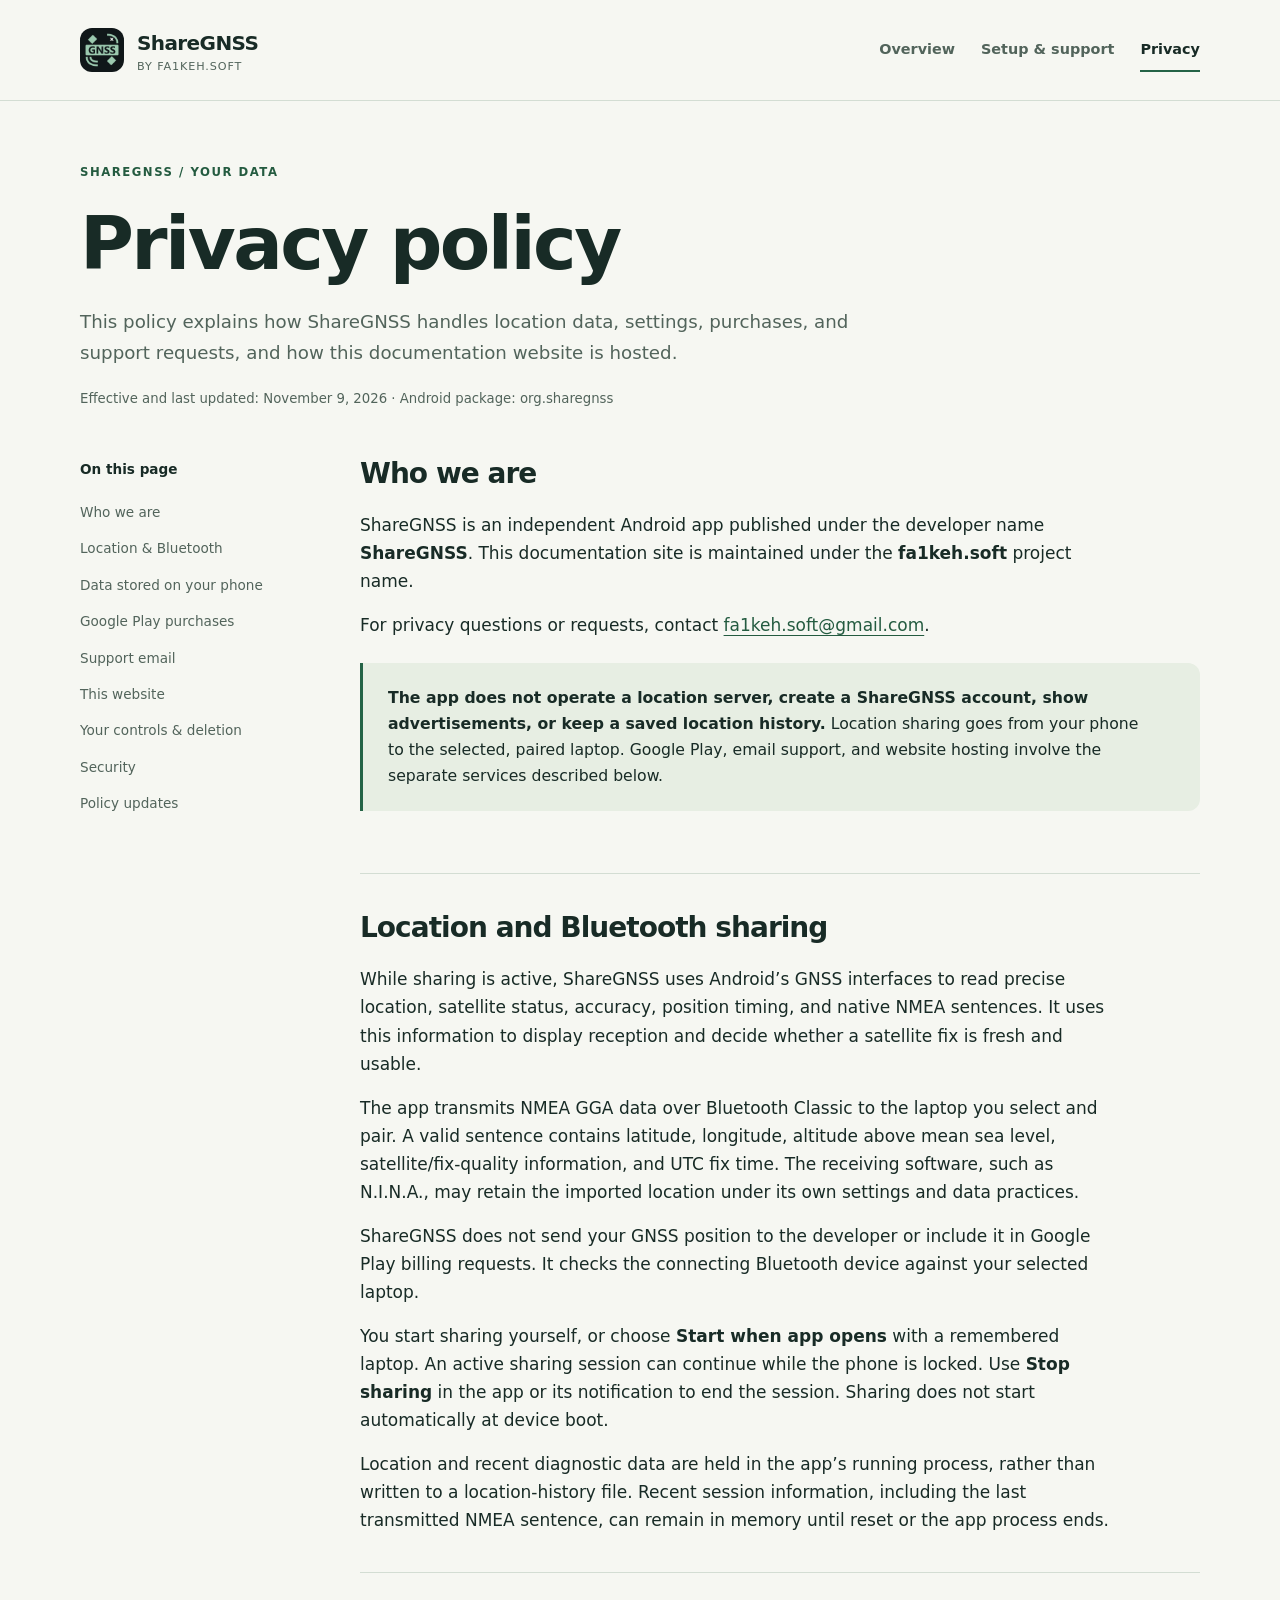
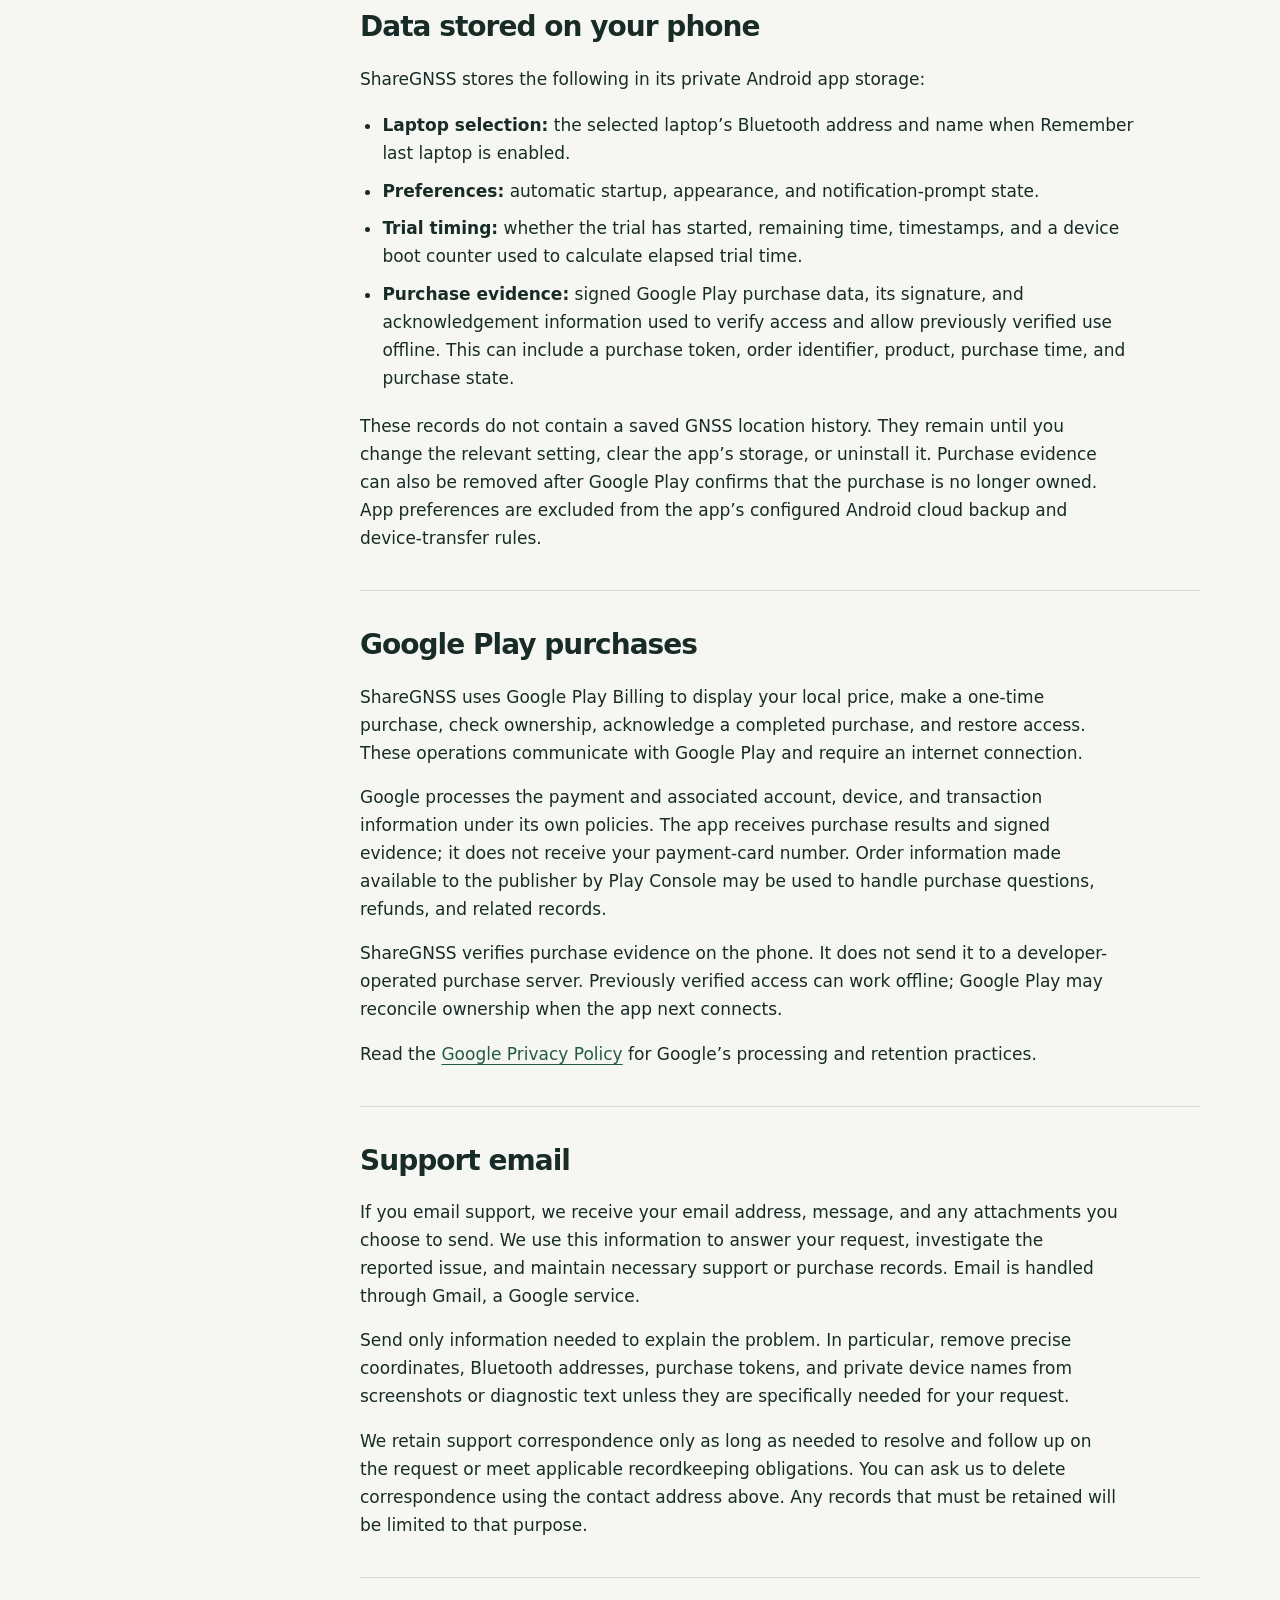
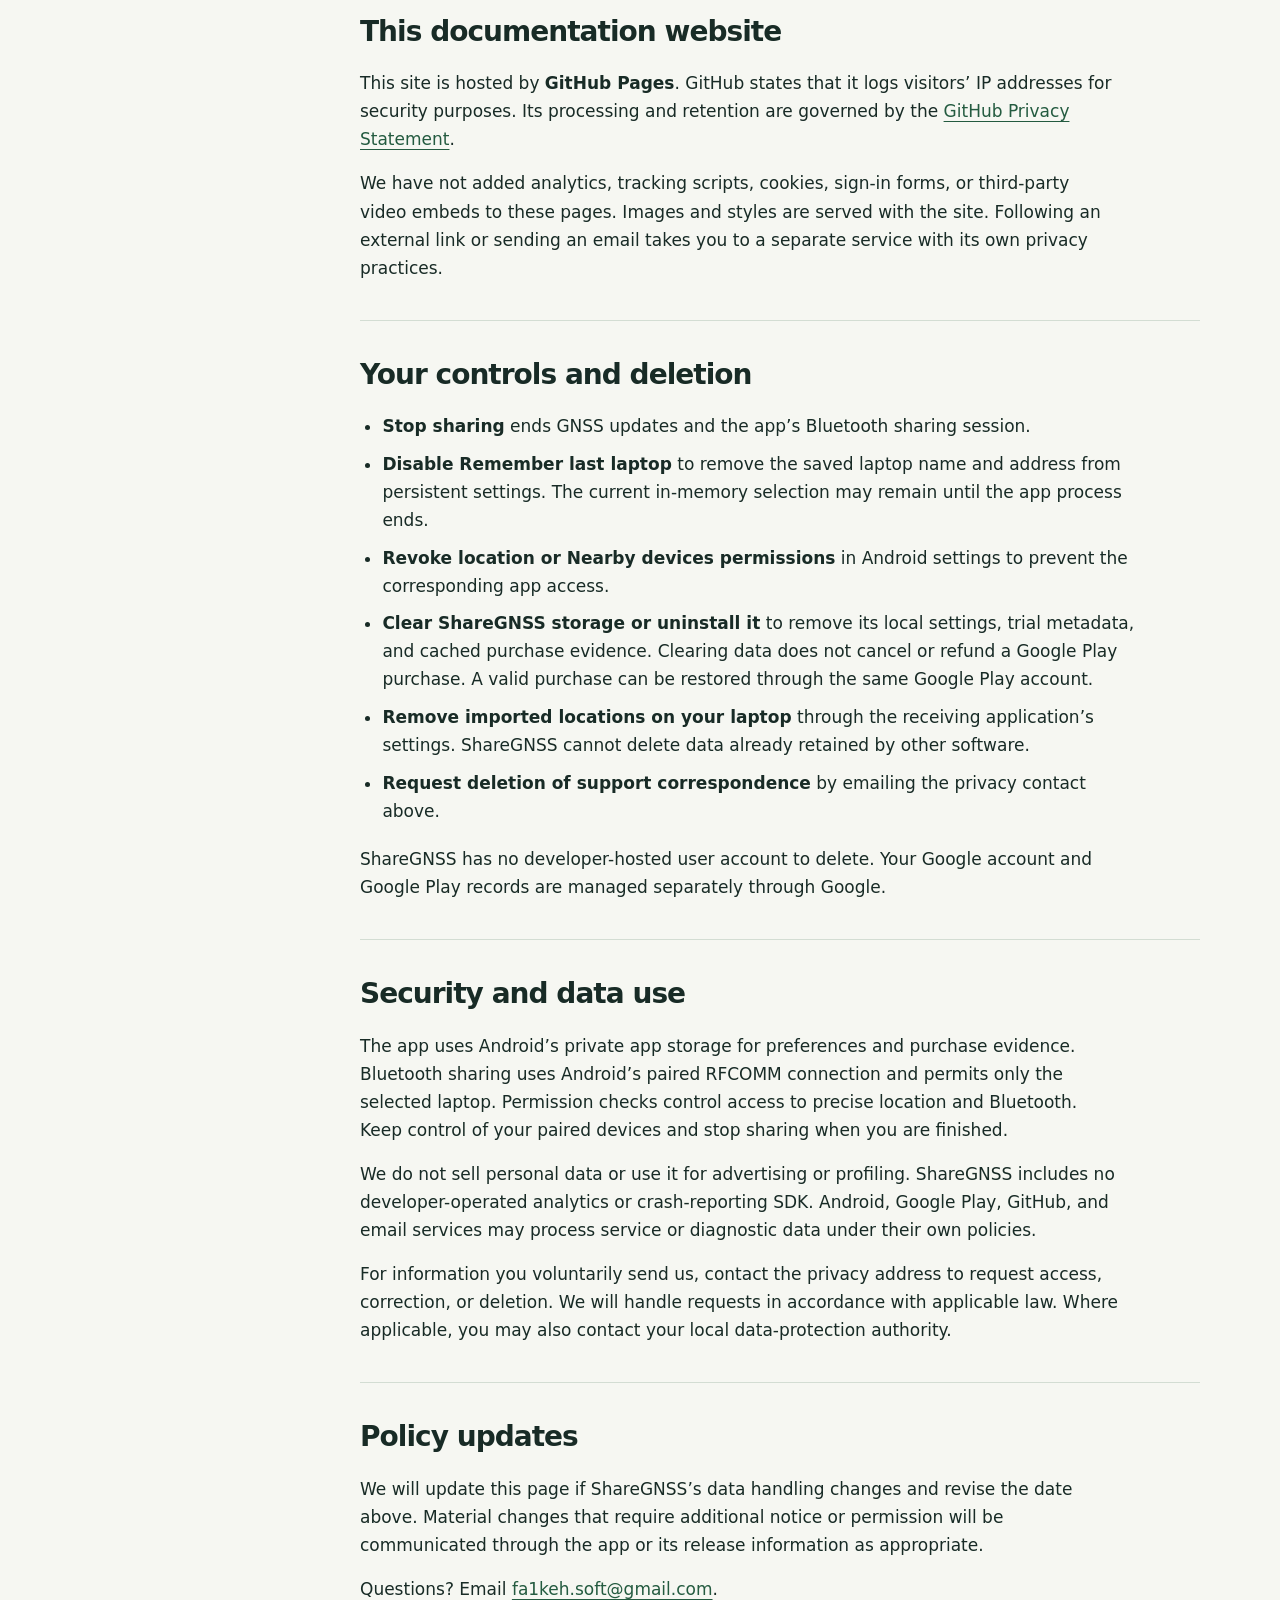
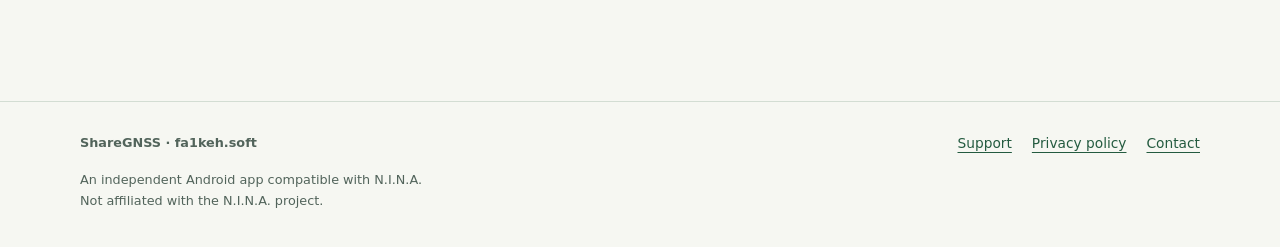
==== privacy.html @ da3c44bb "Publish ShareGNSS setup, support and privacy site" ====
<!doctype html>
<html lang="en"><head><meta charset="utf-8"><meta name="viewport" content="width=device-width, initial-scale=1">
<title>ShareGNSS Privacy Policy — fa1keh.soft</title><meta name="description" content="Privacy policy for ShareGNSS: GNSS and Bluetooth sharing, local settings, Google Play purchase data, support email, retention and deletion."><meta name="referrer" content="strict-origin-when-cross-origin">
<link rel="canonical" href="https://fa1keh-soft.github.io/sharegnss-site/privacy.html"><link rel="icon" href="assets/icon.svg" type="image/svg+xml"><link rel="icon" href="assets/icon.png" type="image/png"><link rel="stylesheet" href="style.css">
<meta property="og:title" content="ShareGNSS Privacy Policy — fa1keh.soft"><meta property="og:description" content="Privacy policy for ShareGNSS: GNSS and Bluetooth sharing, local settings, Google Play purchase data, support email, retention and deletion."><meta property="og:type" content="website"><meta property="og:image" content="https://fa1keh-soft.github.io/sharegnss-site/assets/icon.png"><meta property="og:url" content="https://fa1keh-soft.github.io/sharegnss-site/privacy.html">
</head><body><a class="skip" href="#main">Skip to content</a>
<header class="top"><div class="wrap"><a class="brand" href="./" aria-label="ShareGNSS home"><img src="assets/icon.png" width="44" height="44" alt=""><span>ShareGNSS<small>BY FA1KEH.SOFT</small></span></a><nav class="nav" aria-label="Main navigation"><a href="./">Overview</a><a href="support.html">Setup & support</a><a href="privacy.html" aria-current="page">Privacy</a></nav></div></header>
<main id="main" class="wrap"><header class="page-head"><p class="eyebrow">ShareGNSS / Your data</p><h1>Privacy policy</h1><p class="lead">This policy explains how ShareGNSS handles location data, settings, purchases, and support requests, and how this documentation website is hosted.</p><p class="meta">Effective and last updated: November 9, 2026 · Android package: org.sharegnss</p></header><div class="doc-layout"><aside class="toc" aria-label="On this page"><p>On this page</p><a href="#scope">Who we are</a><a href="#location">Location & Bluetooth</a><a href="#stored">Data stored on your phone</a><a href="#play">Google Play purchases</a><a href="#support-data">Support email</a><a href="#website">This website</a><a href="#control">Your controls & deletion</a><a href="#security">Security</a><a href="#updates">Policy updates</a></aside><article class="doc" aria-label="ShareGNSS privacy policy">
<section id="scope"><h2>Who we are</h2><p>ShareGNSS is an independent Android app published under the developer name <strong>ShareGNSS</strong>. This documentation site is maintained under the <strong>fa1keh.soft</strong> project name.</p><p>For privacy questions or requests, contact <a class="email" href="mailto:fa1keh.soft@gmail.com?subject=ShareGNSS%20privacy">fa1keh.soft@gmail.com</a>.</p><div class="callout"><p><strong>The app does not operate a location server, create a ShareGNSS account, show advertisements, or keep a saved location history.</strong> Location sharing goes from your phone to the selected, paired laptop. Google Play, email support, and website hosting involve the separate services described below.</p></div></section>
<section id="location"><h2>Location and Bluetooth sharing</h2><p>While sharing is active, ShareGNSS uses Android’s GNSS interfaces to read precise location, satellite status, accuracy, position timing, and native NMEA sentences. It uses this information to display reception and decide whether a satellite fix is fresh and usable.</p><p>The app transmits NMEA GGA data over Bluetooth Classic to the laptop you select and pair. A valid sentence contains latitude, longitude, altitude above mean sea level, satellite/fix-quality information, and UTC fix time. The receiving software, such as N.I.N.A., may retain the imported location under its own settings and data practices.</p><p>ShareGNSS does not send your GNSS position to the developer or include it in Google Play billing requests. It checks the connecting Bluetooth device against your selected laptop.</p><p>You start sharing yourself, or choose <strong>Start when app opens</strong> with a remembered laptop. An active sharing session can continue while the phone is locked. Use <strong>Stop sharing</strong> in the app or its notification to end the session. Sharing does not start automatically at device boot.</p><p>Location and recent diagnostic data are held in the app’s running process, rather than written to a location-history file. Recent session information, including the last transmitted NMEA sentence, can remain in memory until reset or the app process ends.</p></section>
<section id="stored"><h2>Data stored on your phone</h2><p>ShareGNSS stores the following in its private Android app storage:</p><ul><li><strong>Laptop selection:</strong> the selected laptop’s Bluetooth address and name when Remember last laptop is enabled.</li><li><strong>Preferences:</strong> automatic startup, appearance, and notification-prompt state.</li><li><strong>Trial timing:</strong> whether the trial has started, remaining time, timestamps, and a device boot counter used to calculate elapsed trial time.</li><li><strong>Purchase evidence:</strong> signed Google Play purchase data, its signature, and acknowledgement information used to verify access and allow previously verified use offline. This can include a purchase token, order identifier, product, purchase time, and purchase state.</li></ul><p>These records do not contain a saved GNSS location history. They remain until you change the relevant setting, clear the app’s storage, or uninstall it. Purchase evidence can also be removed after Google Play confirms that the purchase is no longer owned. App preferences are excluded from the app’s configured Android cloud backup and device-transfer rules.</p></section>
<section id="play"><h2>Google Play purchases</h2><p>ShareGNSS uses Google Play Billing to display your local price, make a one-time purchase, check ownership, acknowledge a completed purchase, and restore access. These operations communicate with Google Play and require an internet connection.</p><p>Google processes the payment and associated account, device, and transaction information under its own policies. The app receives purchase results and signed evidence; it does not receive your payment-card number. Order information made available to the publisher by Play Console may be used to handle purchase questions, refunds, and related records.</p><p>ShareGNSS verifies purchase evidence on the phone. It does not send it to a developer-operated purchase server. Previously verified access can work offline; Google Play may reconcile ownership when the app next connects.</p><p>Read the <a href="https://policies.google.com/privacy">Google Privacy Policy</a> for Google’s processing and retention practices.</p></section>
<section id="support-data"><h2>Support email</h2><p>If you email support, we receive your email address, message, and any attachments you choose to send. We use this information to answer your request, investigate the reported issue, and maintain necessary support or purchase records. Email is handled through Gmail, a Google service.</p><p>Send only information needed to explain the problem. In particular, remove precise coordinates, Bluetooth addresses, purchase tokens, and private device names from screenshots or diagnostic text unless they are specifically needed for your request.</p><p>We retain support correspondence only as long as needed to resolve and follow up on the request or meet applicable recordkeeping obligations. You can ask us to delete correspondence using the contact address above. Any records that must be retained will be limited to that purpose.</p></section>
<section id="website"><h2>This documentation website</h2><p>This site is hosted by <strong>GitHub Pages</strong>. GitHub states that it logs visitors’ IP addresses for security purposes. Its processing and retention are governed by the <a href="https://docs.github.com/en/site-policy/privacy-policies/github-general-privacy-statement">GitHub Privacy Statement</a>.</p><p>We have not added analytics, tracking scripts, cookies, sign-in forms, or third-party video embeds to these pages. Images and styles are served with the site. Following an external link or sending an email takes you to a separate service with its own privacy practices.</p></section>
<section id="control"><h2>Your controls and deletion</h2><ul><li><strong>Stop sharing</strong> ends GNSS updates and the app’s Bluetooth sharing session.</li><li><strong>Disable Remember last laptop</strong> to remove the saved laptop name and address from persistent settings. The current in-memory selection may remain until the app process ends.</li><li><strong>Revoke location or Nearby devices permissions</strong> in Android settings to prevent the corresponding app access.</li><li><strong>Clear ShareGNSS storage or uninstall it</strong> to remove its local settings, trial metadata, and cached purchase evidence. Clearing data does not cancel or refund a Google Play purchase. A valid purchase can be restored through the same Google Play account.</li><li><strong>Remove imported locations on your laptop</strong> through the receiving application’s settings. ShareGNSS cannot delete data already retained by other software.</li><li><strong>Request deletion of support correspondence</strong> by emailing the privacy contact above.</li></ul><p>ShareGNSS has no developer-hosted user account to delete. Your Google account and Google Play records are managed separately through Google.</p></section>
<section id="security"><h2>Security and data use</h2><p>The app uses Android’s private app storage for preferences and purchase evidence. Bluetooth sharing uses Android’s paired RFCOMM connection and permits only the selected laptop. Permission checks control access to precise location and Bluetooth. Keep control of your paired devices and stop sharing when you are finished.</p><p>We do not sell personal data or use it for advertising or profiling. ShareGNSS includes no developer-operated analytics or crash-reporting SDK. Android, Google Play, GitHub, and email services may process service or diagnostic data under their own policies.</p><p>For information you voluntarily send us, contact the privacy address to request access, correction, or deletion. We will handle requests in accordance with applicable law. Where applicable, you may also contact your local data-protection authority.</p></section>
<section id="updates"><h2>Policy updates</h2><p>We will update this page if ShareGNSS’s data handling changes and revise the date above. Material changes that require additional notice or permission will be communicated through the app or its release information as appropriate.</p><p>Questions? Email <a class="email" href="mailto:fa1keh.soft@gmail.com?subject=ShareGNSS%20privacy">fa1keh.soft@gmail.com</a>.</p></section>
</article></div></main>
<footer class="footer"><div class="wrap"><div><p><strong>ShareGNSS · fa1keh.soft</strong></p><p>An independent Android app compatible with N.I.N.A.<br>Not affiliated with the N.I.N.A. project.</p></div><div class="links"><a href="support.html">Support</a><a href="privacy.html">Privacy policy</a><a href="mailto:fa1keh.soft@gmail.com">Contact</a></div></div></footer>
</body></html>
---- style.css ----
:root{color-scheme:light;--ink:#182b26;--muted:#52645b;--paper:#f6f7f2;--white:#fff;--line:#d3ddd3;--mint:#9bc9af;--dark:#101719;--link:#245b40;--accent:#246346;--radius:20px}
*{box-sizing:border-box}html{scroll-behavior:smooth;scroll-padding-top:28px}body{margin:0;background:var(--paper);color:var(--ink);font-family:system-ui,-apple-system,BlinkMacSystemFont,"Segoe UI",sans-serif;font-size:17px;line-height:1.65}a{color:var(--link);text-underline-offset:4px}a:hover{text-decoration-thickness:2px}a:focus-visible,summary:focus-visible{outline:3px solid #b15b1e;outline-offset:5px;border-radius:3px}img{max-width:100%;height:auto}h1,h2,h3,p,figure{margin:0}h1,h2,h3{line-height:1.13;letter-spacing:-.035em}h1{font-size:clamp(2.6rem,5.8vw,4.6rem);font-weight:680}h2{font-size:clamp(1.8rem,3.2vw,2.5rem);font-weight:650}h3{font-size:1.3rem;letter-spacing:-.02em}p+p{margin-top:1rem}strong{font-weight:650}ul,ol{padding-left:1.4rem}li+li{margin-top:.6rem}.wrap{width:min(1120px,calc(100% - 64px));margin:auto}.skip{position:absolute;left:20px;top:-80px;background:#fff;padding:12px;z-index:10}.skip:focus{top:12px}.top{border-bottom:1px solid var(--line);background:var(--paper)}.top .wrap{min-height:100px;display:flex;align-items:center;justify-content:space-between;gap:20px}.brand{display:flex;align-items:center;gap:13px;text-decoration:none;color:var(--ink);font-size:1.25rem;font-weight:700;letter-spacing:-.03em}.brand img{width:44px;height:44px;border-radius:12px}.brand span small{display:block;color:var(--muted);font-size:.7rem;line-height:1.2;font-weight:500;letter-spacing:.08em}.nav{display:flex;gap:26px;align-items:center}.nav a{font-size:.9rem;font-weight:600;color:var(--muted);text-decoration:none;padding:10px 0}.nav a[aria-current=page]{color:var(--ink);box-shadow:inset 0 -2px var(--accent)}.eyebrow{text-transform:uppercase;letter-spacing:.13em;font-size:.73rem;font-weight:750;color:var(--link);margin-bottom:20px}.hero{display:grid;grid-template-columns:1.28fr .72fr;gap:70px;align-items:center;padding:70px 0 76px}.hero h1{max-width:700px}.hero .lead{max-width:590px;margin-top:26px;font-size:1.2rem;color:var(--muted)}.actions{display:flex;flex-wrap:wrap;gap:12px;margin-top:32px;align-items:center}.button{display:inline-flex;align-items:center;justify-content:center;min-height:50px;padding:11px 21px;border:1px solid var(--accent);border-radius:9px;text-decoration:none;font-weight:650;font-size:.92rem}.primary{background:var(--accent);color:white}.button:hover{background:#dfebe1;color:var(--ink)}.primary:hover{background:#18482f;color:#fff}.quiet{color:var(--muted);font-size:.85rem;margin-top:22px}.phone-figure{position:relative;text-align:center;max-width:310px;margin:auto}.phone-figure:before{content:"";position:absolute;inset:20% -40px 12%;background:#dce8d9;border-radius:50%;z-index:-1}.phone{display:block;width:255px;margin:auto;border:6px solid #263d32;border-radius:29px;box-shadow:0 22px 45px #182b2620}.phone-figure figcaption{margin-top:17px;font-size:.76rem;line-height:1.5;color:var(--muted)}.flow{display:flex;align-items:center;gap:14px;margin-top:28px;color:var(--muted);font-size:.86rem;flex-wrap:wrap}.flow b{color:var(--ink);font-weight:600}.flow .bt{display:inline-flex;align-items:center;gap:6px;border-bottom:1px solid #9eb2a2;padding:4px 0}.bt svg{width:16px;height:22px}.section{padding:64px 0;border-top:1px solid var(--line)}.split{display:grid;grid-template-columns:.85fr 1.15fr;gap:80px}.section-intro{max-width:390px}.section-intro p{color:var(--muted);margin-top:20px}.feature-list{margin:0;list-style:none;padding:0}.feature-list li{padding:0 0 23px;margin-bottom:23px;border-bottom:1px solid var(--line)}.feature-list li:last-child{border:0;margin:0;padding:0}.feature-list p{color:var(--muted);font-size:.98rem;margin-top:8px}.number{font-size:.8rem;color:var(--link);font-weight:700;letter-spacing:.12em;display:block;margin-bottom:10px}.info-band{background:var(--dark);color:#e9efe9;padding:36px;border-radius:var(--radius);display:grid;grid-template-columns:1fr 1fr;gap:50px}.info-band h3{color:var(--mint);margin-bottom:12px}.info-band p{font-size:.96rem;color:#c8d4cc}.info-band a{color:var(--mint)}.footer{border-top:1px solid var(--line);margin-top:60px;padding:30px 0 36px}.footer .wrap{display:flex;justify-content:space-between;align-items:start;gap:30px}.footer p{font-size:.8rem;color:var(--muted);max-width:490px}.footer .links{display:flex;gap:20px;flex-wrap:wrap}.footer a{font-size:.86rem}.page-head{padding:62px 0 48px;max-width:790px}.page-head .lead{margin-top:22px;color:var(--muted);font-size:1.14rem}.meta{font-size:.83rem;color:var(--muted);margin-top:20px}.doc-layout{display:grid;grid-template-columns:210px minmax(0,1fr);gap:70px;align-items:start}.toc{position:sticky;top:25px;font-size:.85rem;padding-bottom:20px}.toc p{font-weight:650;margin-bottom:14px}.toc a{display:block;text-decoration:none;color:var(--muted);padding:7px 0}.toc a:hover{color:var(--link);text-decoration:underline}.doc section{padding:0 0 38px;margin-bottom:38px;border-bottom:1px solid var(--line);scroll-margin-top:30px}.doc section:last-child{border:0;margin-bottom:0}.doc h2{font-size:1.75rem;margin-bottom:22px}.doc h3{margin:27px 0 14px}.doc p,.doc li{max-width:760px}.doc ul,.doc ol{margin-top:18px;margin-bottom:20px}.callout{background:#e7eee3;border-left:3px solid var(--accent);padding:22px 25px;border-radius:0 12px 12px 0;margin:24px 0}.callout p{font-size:.98rem}.callout strong{color:var(--ink)}.fact-list{display:grid;grid-template-columns:170px 1fr;border-top:1px solid var(--line);font-size:.95rem}.fact-list dt,.fact-list dd{margin:0;border-bottom:1px solid var(--line);padding:14px 0}.fact-list dt{font-weight:650;padding-right:20px}.fact-list dd{color:var(--muted)}.path{background:#e6ede4;color:#244331;padding:15px 20px;border-radius:10px;line-height:1.8;font-size:.94rem;margin:22px 0;overflow-wrap:anywhere}.guide-image{margin:25px 0}.guide-image a{display:block}.guide-image img{display:block;width:100%;border-radius:12px;border:1px solid var(--line)}.guide-image figcaption{font-size:.79rem;color:var(--muted);margin-top:10px}.doc details{border-top:1px solid var(--line);padding:19px 0}.doc details:last-child{border-bottom:1px solid var(--line)}.doc summary{cursor:pointer;font-size:1rem;font-weight:650;line-height:1.5;padding-right:18px}.doc details p{font-size:.96rem;margin-top:15px;color:var(--muted)}.email{overflow-wrap:anywhere}.doc a{overflow-wrap:anywhere}.status-label{display:inline-block;font-size:.78rem;font-weight:650;color:#446044;background:#e6eddf;padding:5px 11px;border-radius:7px;margin-bottom:24px}.end-note{font-size:.86rem;color:var(--muted);margin-top:30px}.error-page{padding:100px 0;max-width:700px}.error-page p{margin-top:25px}
@media(max-width:900px){.hero{gap:40px;grid-template-columns:1.2fr .8fr}.hero h1{font-size:3.3rem}.split{gap:40px}.doc-layout{grid-template-columns:170px minmax(0,1fr);gap:35px}.phone{width:225px}.phone-figure:before{inset:20% -15px 12%}}
@media(max-width:680px){.wrap{width:calc(100% - 36px)}.top .wrap{min-height:0;padding:20px 0;align-items:start;flex-direction:column;gap:12px}.nav{gap:25px;width:100%}.nav a{font-size:.86rem}.brand img{width:38px;height:38px}.hero{grid-template-columns:1fr;padding:44px 0 45px;gap:42px}.hero h1{font-size:clamp(2.5rem,9.6vw,3.7rem)}.hero .lead{font-size:1.08rem}.phone-figure{max-width:300px}.phone{width:230px}.split,.info-band{grid-template-columns:1fr;gap:30px}.section{padding:42px 0}.info-band{padding:26px}.section-intro{max-width:none}.footer .wrap{flex-direction:column;gap:22px}.page-head{padding:40px 0 35px}.page-head h1{font-size:2.6rem}.page-head .lead{font-size:1.04rem}.doc-layout{grid-template-columns:1fr;gap:25px}.toc{position:static;border-bottom:1px solid var(--line);display:flex;flex-wrap:wrap;gap:5px 22px}.toc p{width:100%;margin-bottom:6px}.toc a{padding:4px 0}.doc h2{font-size:1.55rem}.fact-list{grid-template-columns:1fr}.fact-list dt{border:0;padding-bottom:0}.fact-list dd{padding-top:5px}.flow{gap:9px}.doc section{padding-bottom:30px;margin-bottom:30px}}
@media(prefers-reduced-motion:reduce){html{scroll-behavior:auto}}@media print{.top,.toc,.footer,.skip,.actions{display:none}.wrap{width:100%}.doc-layout{display:block}body{background:white;color:black;font-size:11pt}.page-head{padding:0 0 20px}a{color:inherit}.doc details{break-inside:avoid}.guide-image{break-inside:avoid}}
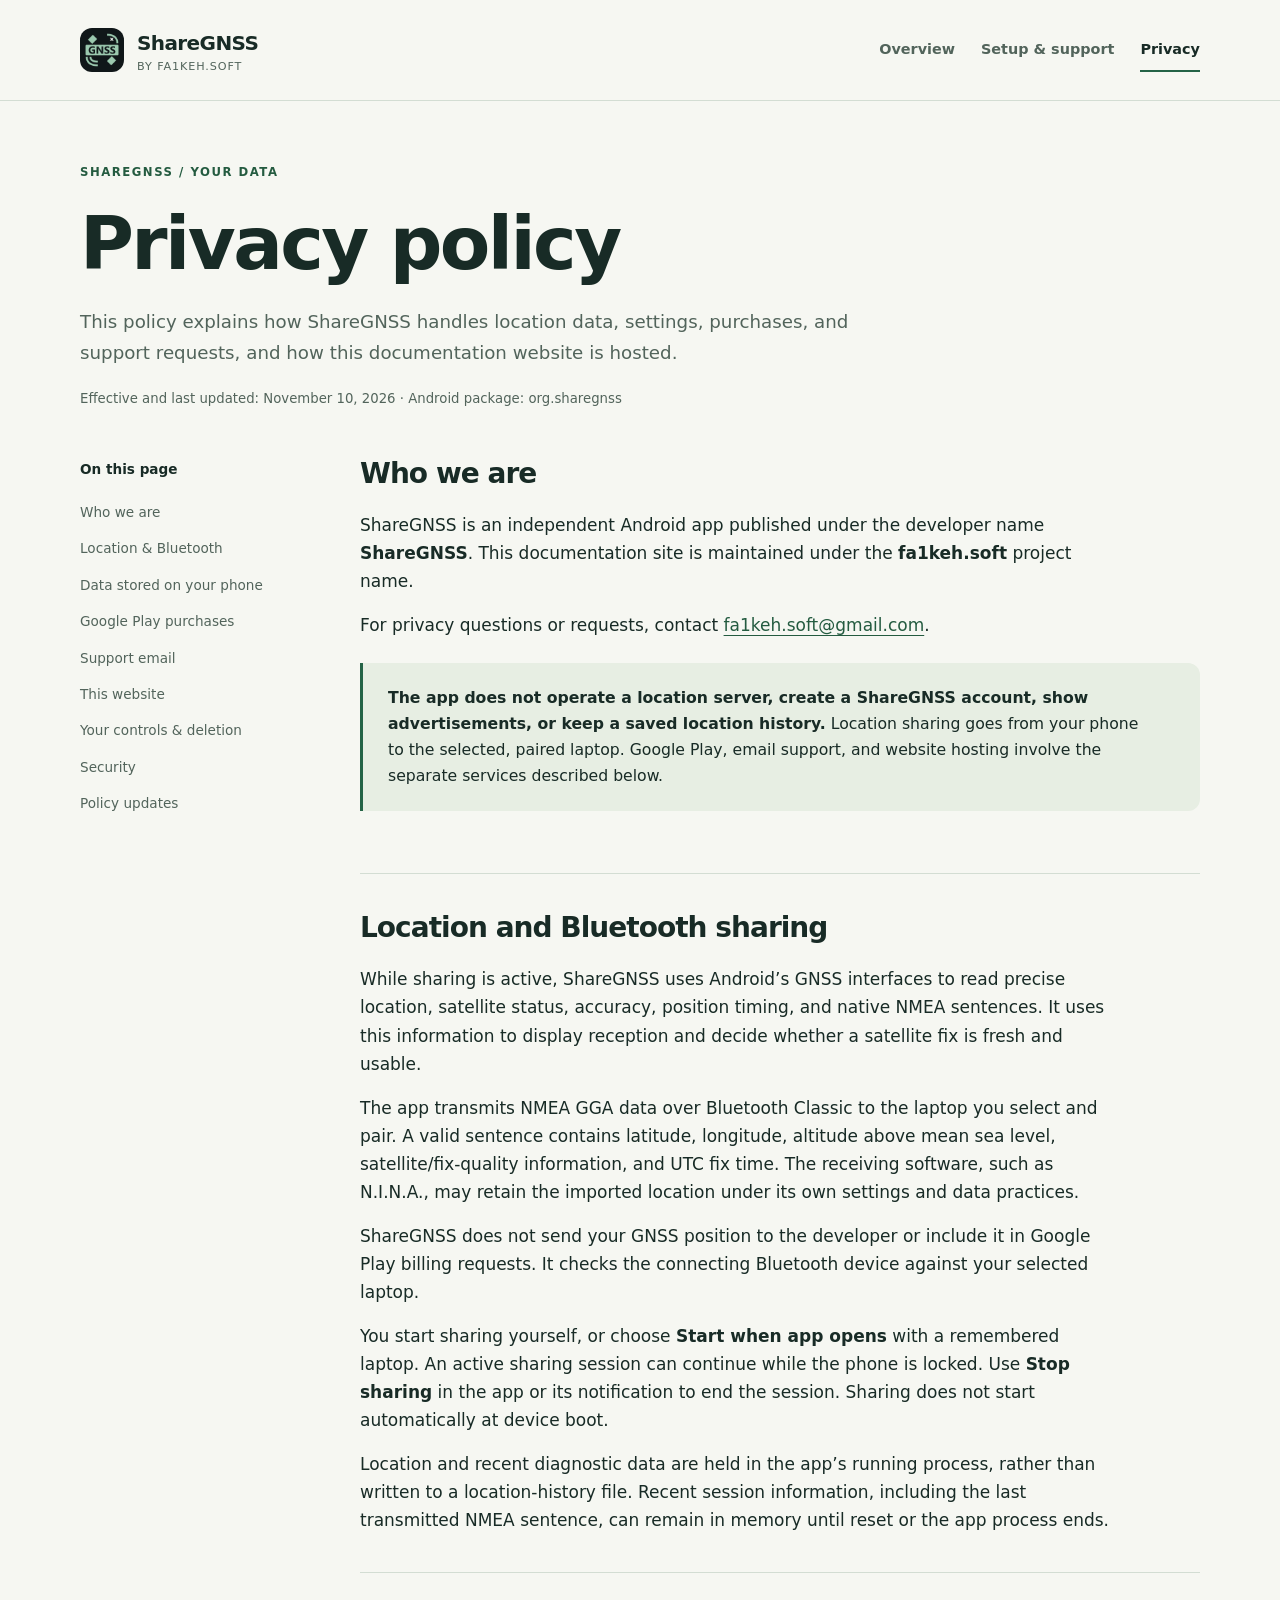
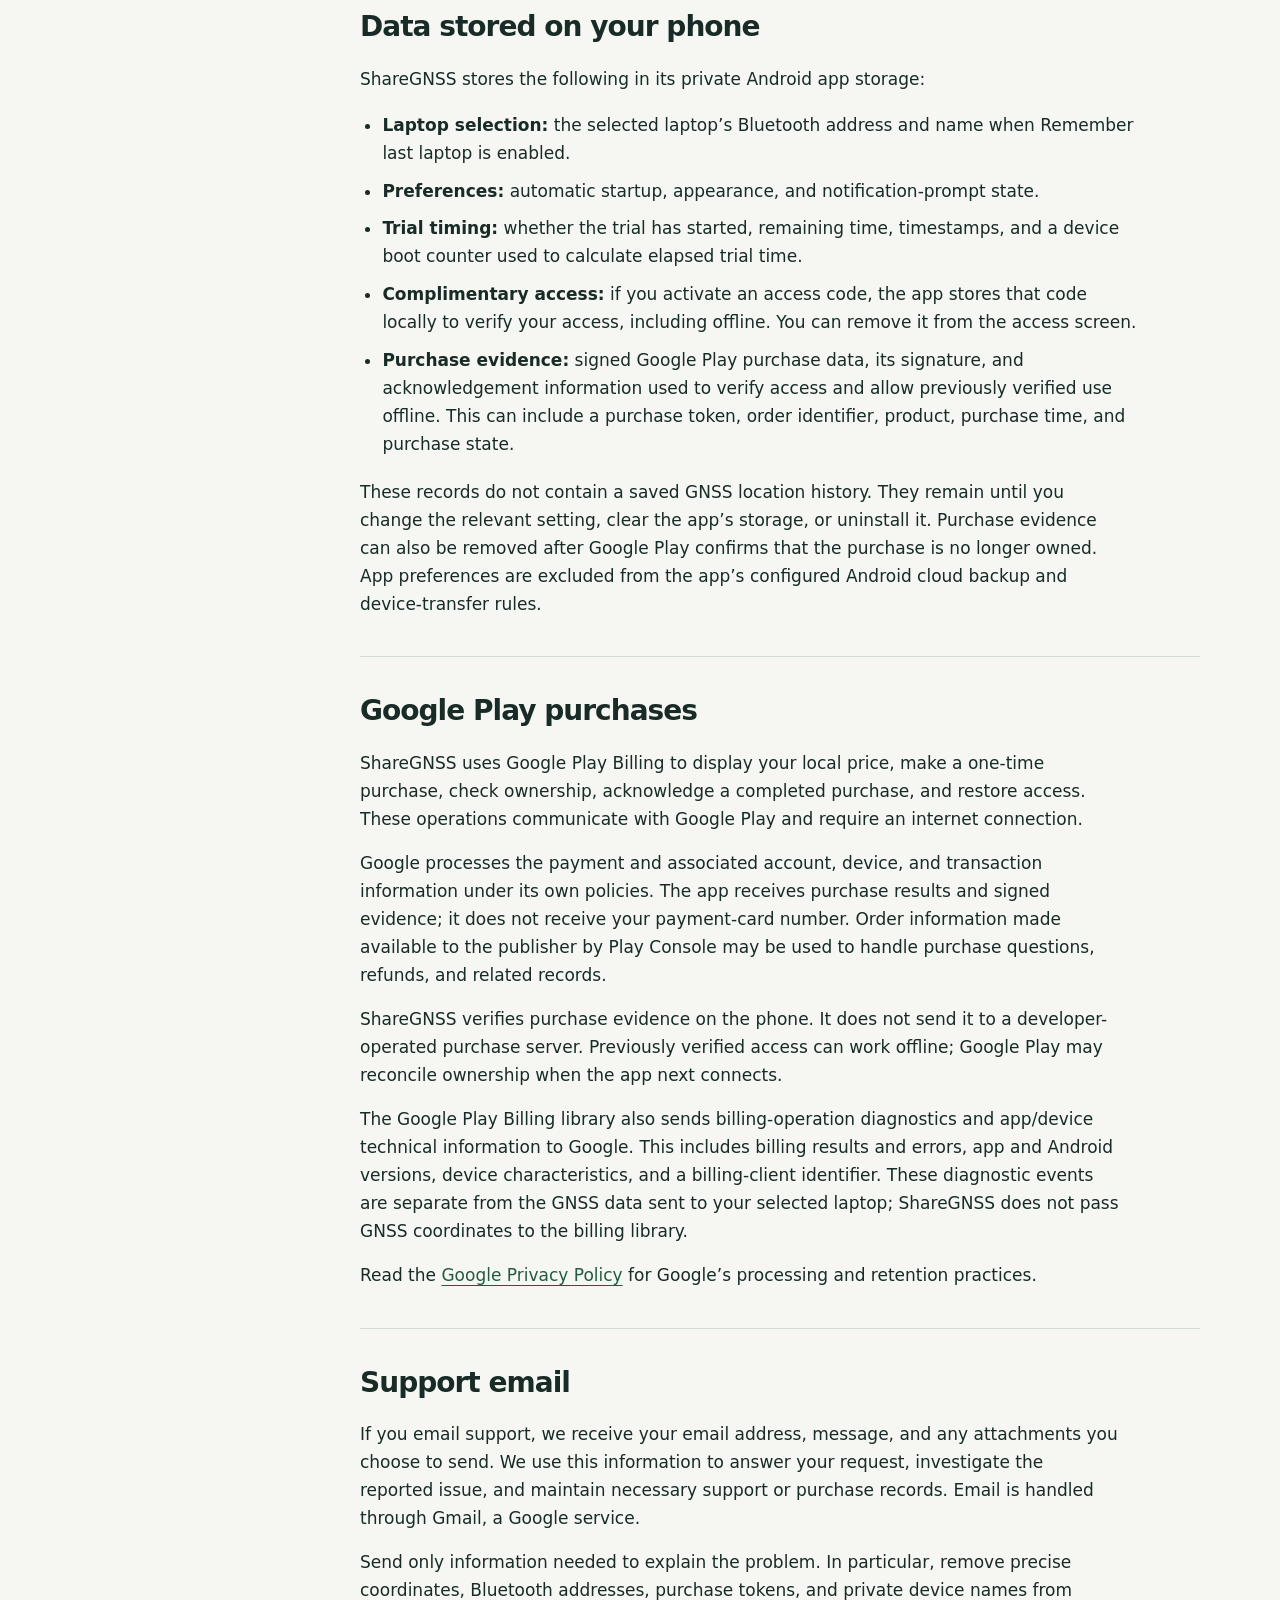
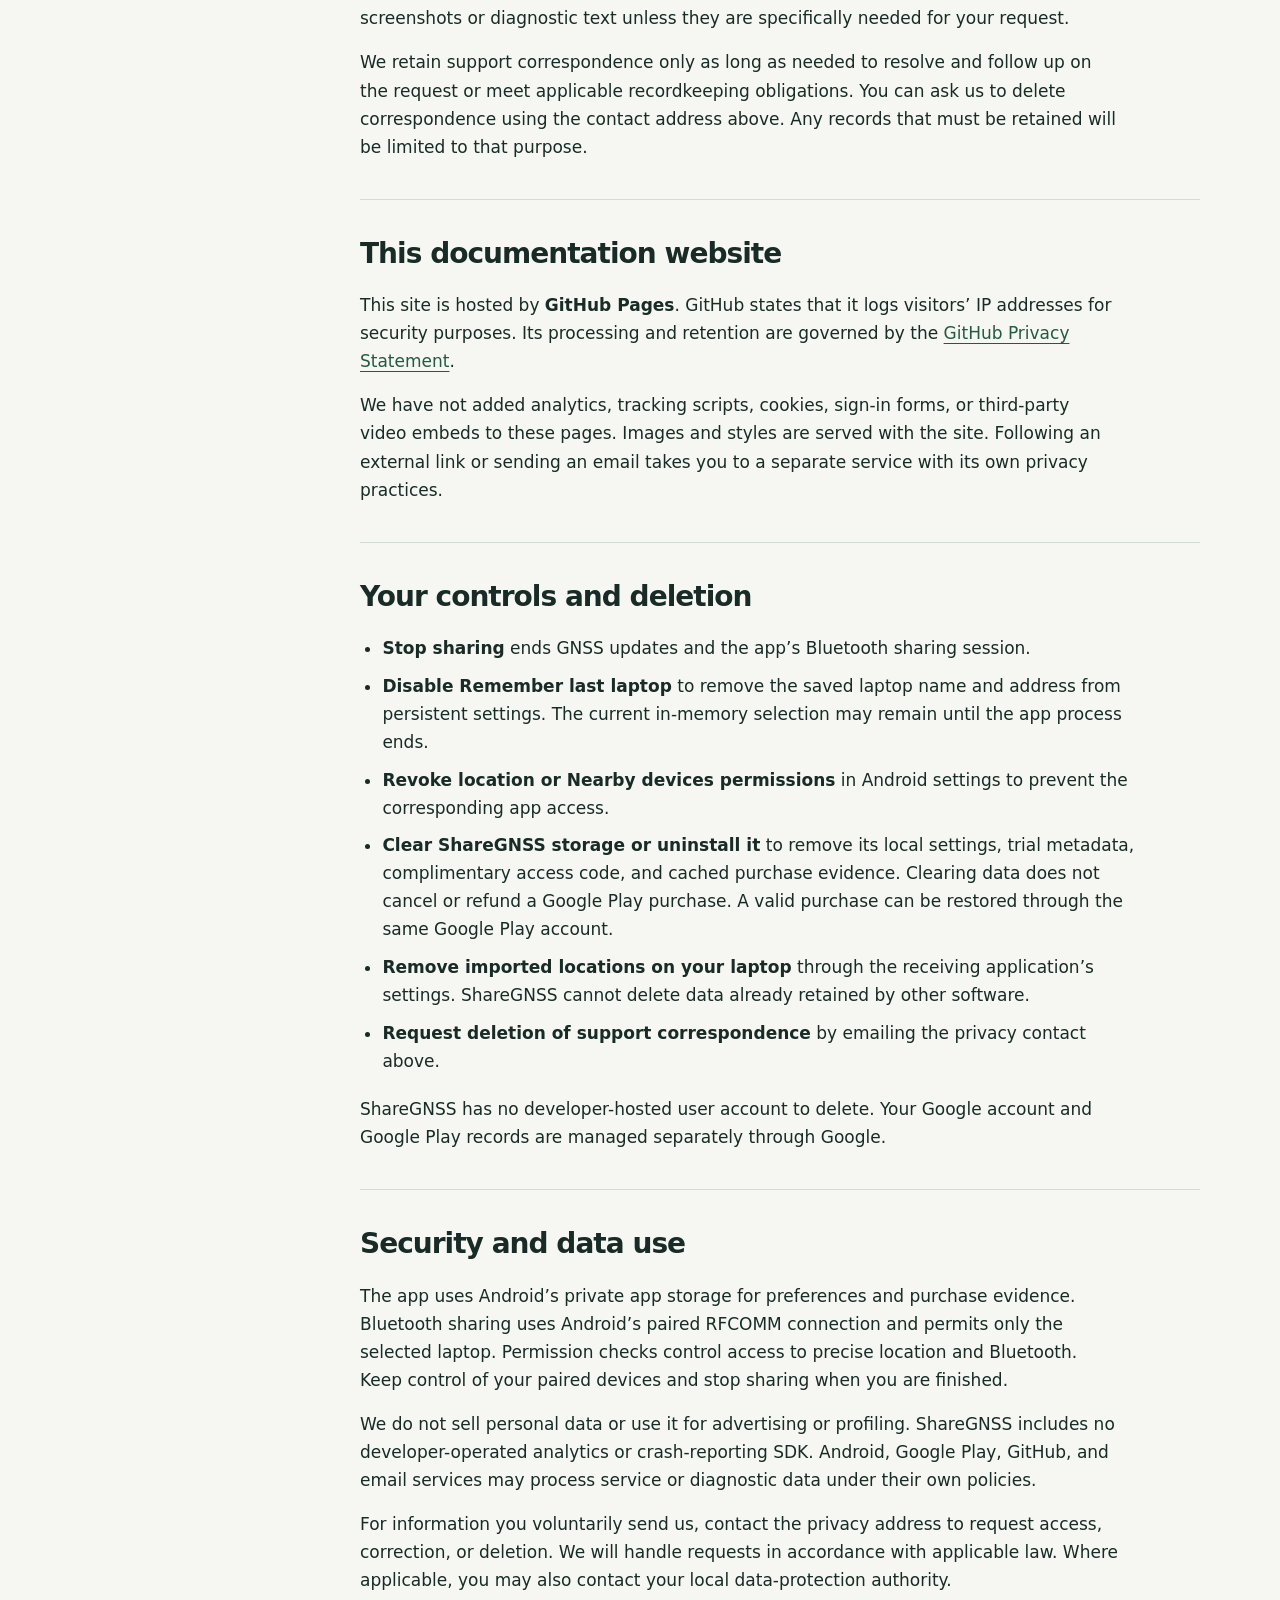
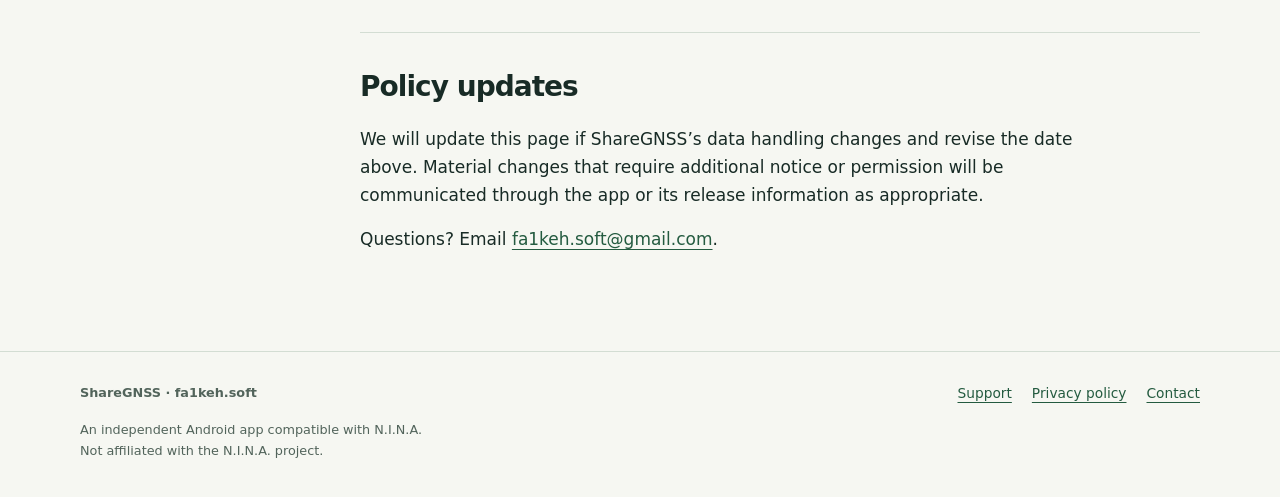
==== commit 5a01efea: "Clarify Play Billing diagnostics and complimentary access storage" ====
--- a/privacy.html
+++ b/privacy.html
@@ -5,14 +5,14 @@
 <meta property="og:title" content="ShareGNSS Privacy Policy — fa1keh.soft"><meta property="og:description" content="Privacy policy for ShareGNSS: GNSS and Bluetooth sharing, local settings, Google Play purchase data, support email, retention and deletion."><meta property="og:type" content="website"><meta property="og:image" content="https://fa1keh-soft.github.io/sharegnss-site/assets/icon.png"><meta property="og:url" content="https://fa1keh-soft.github.io/sharegnss-site/privacy.html">
 </head><body><a class="skip" href="#main">Skip to content</a>
 <header class="top"><div class="wrap"><a class="brand" href="./" aria-label="ShareGNSS home"><img src="assets/icon.png" width="44" height="44" alt=""><span>ShareGNSS<small>BY FA1KEH.SOFT</small></span></a><nav class="nav" aria-label="Main navigation"><a href="./">Overview</a><a href="support.html">Setup & support</a><a href="privacy.html" aria-current="page">Privacy</a></nav></div></header>
-<main id="main" class="wrap"><header class="page-head"><p class="eyebrow">ShareGNSS / Your data</p><h1>Privacy policy</h1><p class="lead">This policy explains how ShareGNSS handles location data, settings, purchases, and support requests, and how this documentation website is hosted.</p><p class="meta">Effective and last updated: November 9, 2026 · Android package: org.sharegnss</p></header><div class="doc-layout"><aside class="toc" aria-label="On this page"><p>On this page</p><a href="#scope">Who we are</a><a href="#location">Location & Bluetooth</a><a href="#stored">Data stored on your phone</a><a href="#play">Google Play purchases</a><a href="#support-data">Support email</a><a href="#website">This website</a><a href="#control">Your controls & deletion</a><a href="#security">Security</a><a href="#updates">Policy updates</a></aside><article class="doc" aria-label="ShareGNSS privacy policy">
+<main id="main" class="wrap"><header class="page-head"><p class="eyebrow">ShareGNSS / Your data</p><h1>Privacy policy</h1><p class="lead">This policy explains how ShareGNSS handles location data, settings, purchases, and support requests, and how this documentation website is hosted.</p><p class="meta">Effective and last updated: November 10, 2026 · Android package: org.sharegnss</p></header><div class="doc-layout"><aside class="toc" aria-label="On this page"><p>On this page</p><a href="#scope">Who we are</a><a href="#location">Location & Bluetooth</a><a href="#stored">Data stored on your phone</a><a href="#play">Google Play purchases</a><a href="#support-data">Support email</a><a href="#website">This website</a><a href="#control">Your controls & deletion</a><a href="#security">Security</a><a href="#updates">Policy updates</a></aside><article class="doc" aria-label="ShareGNSS privacy policy">
 <section id="scope"><h2>Who we are</h2><p>ShareGNSS is an independent Android app published under the developer name <strong>ShareGNSS</strong>. This documentation site is maintained under the <strong>fa1keh.soft</strong> project name.</p><p>For privacy questions or requests, contact <a class="email" href="mailto:fa1keh.soft@gmail.com?subject=ShareGNSS%20privacy">fa1keh.soft@gmail.com</a>.</p><div class="callout"><p><strong>The app does not operate a location server, create a ShareGNSS account, show advertisements, or keep a saved location history.</strong> Location sharing goes from your phone to the selected, paired laptop. Google Play, email support, and website hosting involve the separate services described below.</p></div></section>
 <section id="location"><h2>Location and Bluetooth sharing</h2><p>While sharing is active, ShareGNSS uses Android’s GNSS interfaces to read precise location, satellite status, accuracy, position timing, and native NMEA sentences. It uses this information to display reception and decide whether a satellite fix is fresh and usable.</p><p>The app transmits NMEA GGA data over Bluetooth Classic to the laptop you select and pair. A valid sentence contains latitude, longitude, altitude above mean sea level, satellite/fix-quality information, and UTC fix time. The receiving software, such as N.I.N.A., may retain the imported location under its own settings and data practices.</p><p>ShareGNSS does not send your GNSS position to the developer or include it in Google Play billing requests. It checks the connecting Bluetooth device against your selected laptop.</p><p>You start sharing yourself, or choose <strong>Start when app opens</strong> with a remembered laptop. An active sharing session can continue while the phone is locked. Use <strong>Stop sharing</strong> in the app or its notification to end the session. Sharing does not start automatically at device boot.</p><p>Location and recent diagnostic data are held in the app’s running process, rather than written to a location-history file. Recent session information, including the last transmitted NMEA sentence, can remain in memory until reset or the app process ends.</p></section>
-<section id="stored"><h2>Data stored on your phone</h2><p>ShareGNSS stores the following in its private Android app storage:</p><ul><li><strong>Laptop selection:</strong> the selected laptop’s Bluetooth address and name when Remember last laptop is enabled.</li><li><strong>Preferences:</strong> automatic startup, appearance, and notification-prompt state.</li><li><strong>Trial timing:</strong> whether the trial has started, remaining time, timestamps, and a device boot counter used to calculate elapsed trial time.</li><li><strong>Purchase evidence:</strong> signed Google Play purchase data, its signature, and acknowledgement information used to verify access and allow previously verified use offline. This can include a purchase token, order identifier, product, purchase time, and purchase state.</li></ul><p>These records do not contain a saved GNSS location history. They remain until you change the relevant setting, clear the app’s storage, or uninstall it. Purchase evidence can also be removed after Google Play confirms that the purchase is no longer owned. App preferences are excluded from the app’s configured Android cloud backup and device-transfer rules.</p></section>
-<section id="play"><h2>Google Play purchases</h2><p>ShareGNSS uses Google Play Billing to display your local price, make a one-time purchase, check ownership, acknowledge a completed purchase, and restore access. These operations communicate with Google Play and require an internet connection.</p><p>Google processes the payment and associated account, device, and transaction information under its own policies. The app receives purchase results and signed evidence; it does not receive your payment-card number. Order information made available to the publisher by Play Console may be used to handle purchase questions, refunds, and related records.</p><p>ShareGNSS verifies purchase evidence on the phone. It does not send it to a developer-operated purchase server. Previously verified access can work offline; Google Play may reconcile ownership when the app next connects.</p><p>Read the <a href="https://policies.google.com/privacy">Google Privacy Policy</a> for Google’s processing and retention practices.</p></section>
+<section id="stored"><h2>Data stored on your phone</h2><p>ShareGNSS stores the following in its private Android app storage:</p><ul><li><strong>Laptop selection:</strong> the selected laptop’s Bluetooth address and name when Remember last laptop is enabled.</li><li><strong>Preferences:</strong> automatic startup, appearance, and notification-prompt state.</li><li><strong>Trial timing:</strong> whether the trial has started, remaining time, timestamps, and a device boot counter used to calculate elapsed trial time.</li><li><strong>Complimentary access:</strong> if you activate an access code, the app stores that code locally to verify your access, including offline. You can remove it from the access screen.</li><li><strong>Purchase evidence:</strong> signed Google Play purchase data, its signature, and acknowledgement information used to verify access and allow previously verified use offline. This can include a purchase token, order identifier, product, purchase time, and purchase state.</li></ul><p>These records do not contain a saved GNSS location history. They remain until you change the relevant setting, clear the app’s storage, or uninstall it. Purchase evidence can also be removed after Google Play confirms that the purchase is no longer owned. App preferences are excluded from the app’s configured Android cloud backup and device-transfer rules.</p></section>
+<section id="play"><h2>Google Play purchases</h2><p>ShareGNSS uses Google Play Billing to display your local price, make a one-time purchase, check ownership, acknowledge a completed purchase, and restore access. These operations communicate with Google Play and require an internet connection.</p><p>Google processes the payment and associated account, device, and transaction information under its own policies. The app receives purchase results and signed evidence; it does not receive your payment-card number. Order information made available to the publisher by Play Console may be used to handle purchase questions, refunds, and related records.</p><p>ShareGNSS verifies purchase evidence on the phone. It does not send it to a developer-operated purchase server. Previously verified access can work offline; Google Play may reconcile ownership when the app next connects.</p><p>The Google Play Billing library also sends billing-operation diagnostics and app/device technical information to Google. This includes billing results and errors, app and Android versions, device characteristics, and a billing-client identifier. These diagnostic events are separate from the GNSS data sent to your selected laptop; ShareGNSS does not pass GNSS coordinates to the billing library.</p><p>Read the <a href="https://policies.google.com/privacy">Google Privacy Policy</a> for Google’s processing and retention practices.</p></section>
 <section id="support-data"><h2>Support email</h2><p>If you email support, we receive your email address, message, and any attachments you choose to send. We use this information to answer your request, investigate the reported issue, and maintain necessary support or purchase records. Email is handled through Gmail, a Google service.</p><p>Send only information needed to explain the problem. In particular, remove precise coordinates, Bluetooth addresses, purchase tokens, and private device names from screenshots or diagnostic text unless they are specifically needed for your request.</p><p>We retain support correspondence only as long as needed to resolve and follow up on the request or meet applicable recordkeeping obligations. You can ask us to delete correspondence using the contact address above. Any records that must be retained will be limited to that purpose.</p></section>
 <section id="website"><h2>This documentation website</h2><p>This site is hosted by <strong>GitHub Pages</strong>. GitHub states that it logs visitors’ IP addresses for security purposes. Its processing and retention are governed by the <a href="https://docs.github.com/en/site-policy/privacy-policies/github-general-privacy-statement">GitHub Privacy Statement</a>.</p><p>We have not added analytics, tracking scripts, cookies, sign-in forms, or third-party video embeds to these pages. Images and styles are served with the site. Following an external link or sending an email takes you to a separate service with its own privacy practices.</p></section>
-<section id="control"><h2>Your controls and deletion</h2><ul><li><strong>Stop sharing</strong> ends GNSS updates and the app’s Bluetooth sharing session.</li><li><strong>Disable Remember last laptop</strong> to remove the saved laptop name and address from persistent settings. The current in-memory selection may remain until the app process ends.</li><li><strong>Revoke location or Nearby devices permissions</strong> in Android settings to prevent the corresponding app access.</li><li><strong>Clear ShareGNSS storage or uninstall it</strong> to remove its local settings, trial metadata, and cached purchase evidence. Clearing data does not cancel or refund a Google Play purchase. A valid purchase can be restored through the same Google Play account.</li><li><strong>Remove imported locations on your laptop</strong> through the receiving application’s settings. ShareGNSS cannot delete data already retained by other software.</li><li><strong>Request deletion of support correspondence</strong> by emailing the privacy contact above.</li></ul><p>ShareGNSS has no developer-hosted user account to delete. Your Google account and Google Play records are managed separately through Google.</p></section>
+<section id="control"><h2>Your controls and deletion</h2><ul><li><strong>Stop sharing</strong> ends GNSS updates and the app’s Bluetooth sharing session.</li><li><strong>Disable Remember last laptop</strong> to remove the saved laptop name and address from persistent settings. The current in-memory selection may remain until the app process ends.</li><li><strong>Revoke location or Nearby devices permissions</strong> in Android settings to prevent the corresponding app access.</li><li><strong>Clear ShareGNSS storage or uninstall it</strong> to remove its local settings, trial metadata, complimentary access code, and cached purchase evidence. Clearing data does not cancel or refund a Google Play purchase. A valid purchase can be restored through the same Google Play account.</li><li><strong>Remove imported locations on your laptop</strong> through the receiving application’s settings. ShareGNSS cannot delete data already retained by other software.</li><li><strong>Request deletion of support correspondence</strong> by emailing the privacy contact above.</li></ul><p>ShareGNSS has no developer-hosted user account to delete. Your Google account and Google Play records are managed separately through Google.</p></section>
 <section id="security"><h2>Security and data use</h2><p>The app uses Android’s private app storage for preferences and purchase evidence. Bluetooth sharing uses Android’s paired RFCOMM connection and permits only the selected laptop. Permission checks control access to precise location and Bluetooth. Keep control of your paired devices and stop sharing when you are finished.</p><p>We do not sell personal data or use it for advertising or profiling. ShareGNSS includes no developer-operated analytics or crash-reporting SDK. Android, Google Play, GitHub, and email services may process service or diagnostic data under their own policies.</p><p>For information you voluntarily send us, contact the privacy address to request access, correction, or deletion. We will handle requests in accordance with applicable law. Where applicable, you may also contact your local data-protection authority.</p></section>
 <section id="updates"><h2>Policy updates</h2><p>We will update this page if ShareGNSS’s data handling changes and revise the date above. Material changes that require additional notice or permission will be communicated through the app or its release information as appropriate.</p><p>Questions? Email <a class="email" href="mailto:fa1keh.soft@gmail.com?subject=ShareGNSS%20privacy">fa1keh.soft@gmail.com</a>.</p></section>
 </article></div></main>
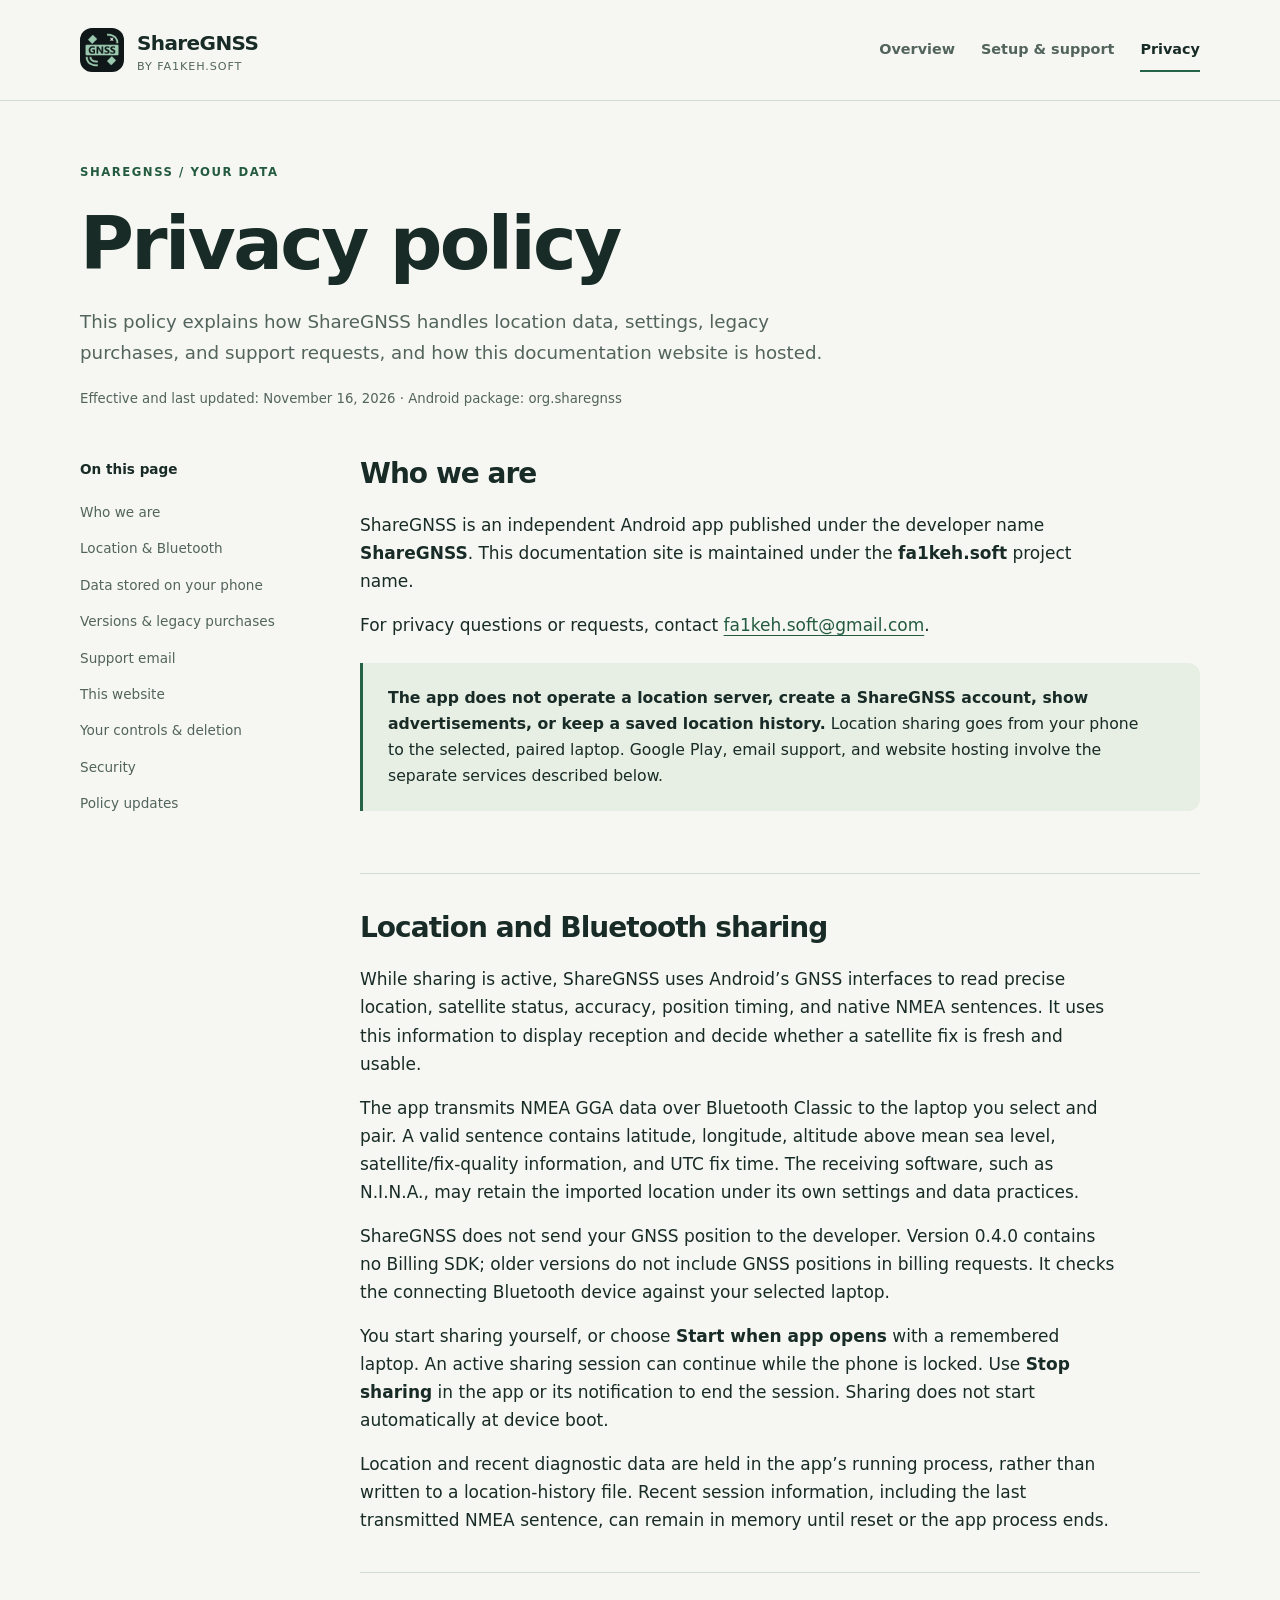
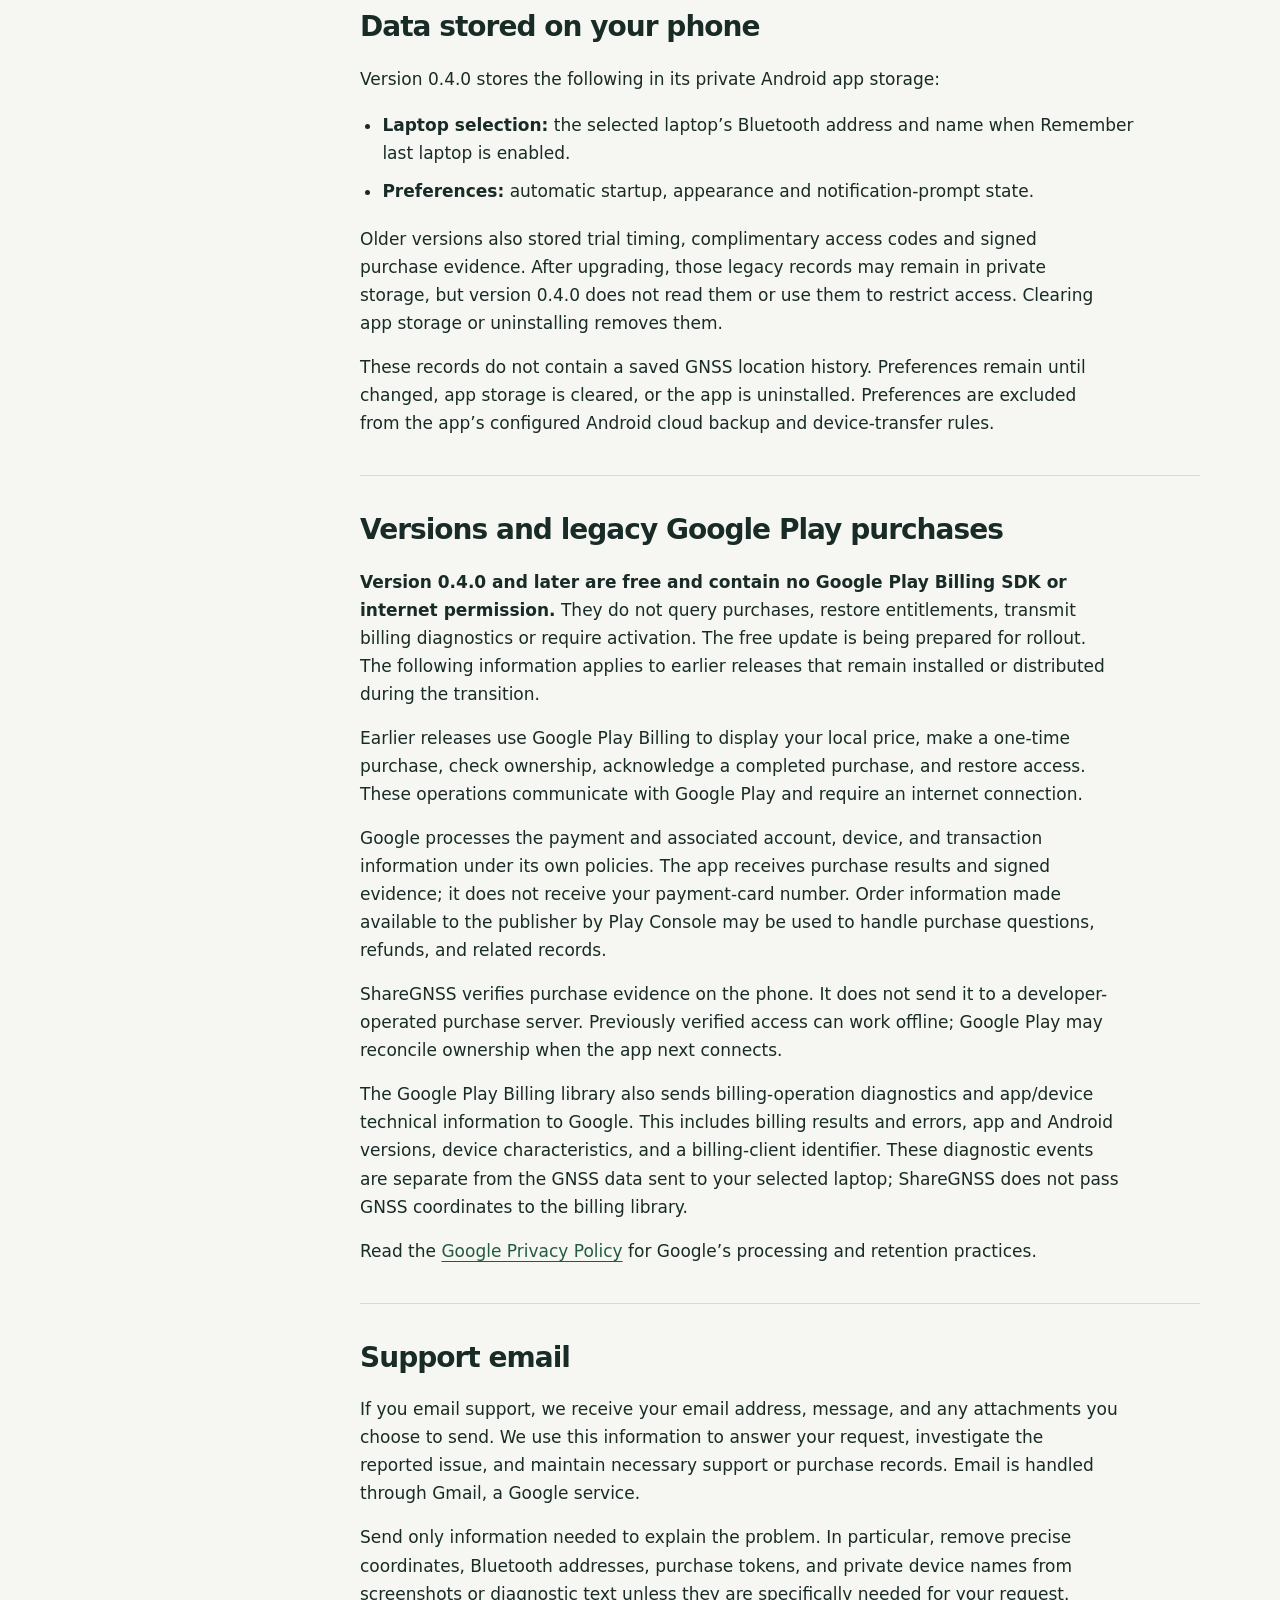
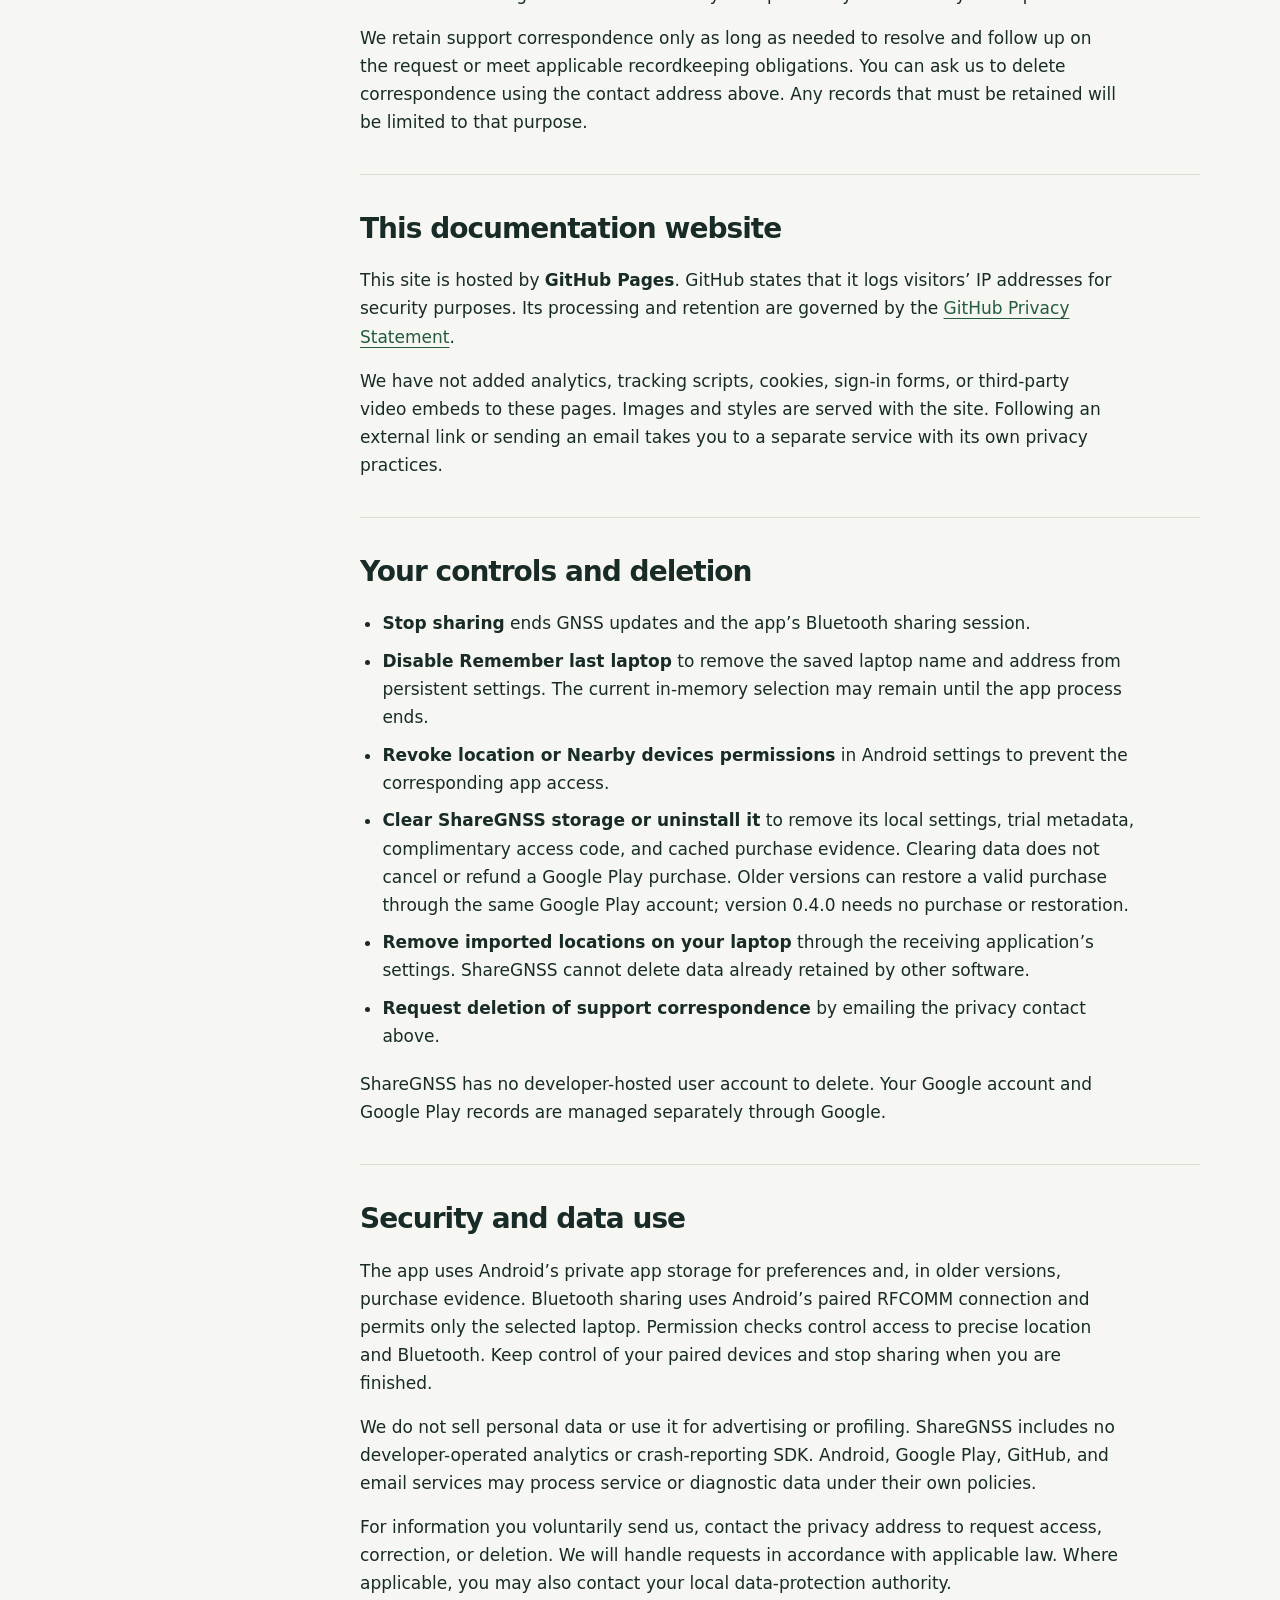
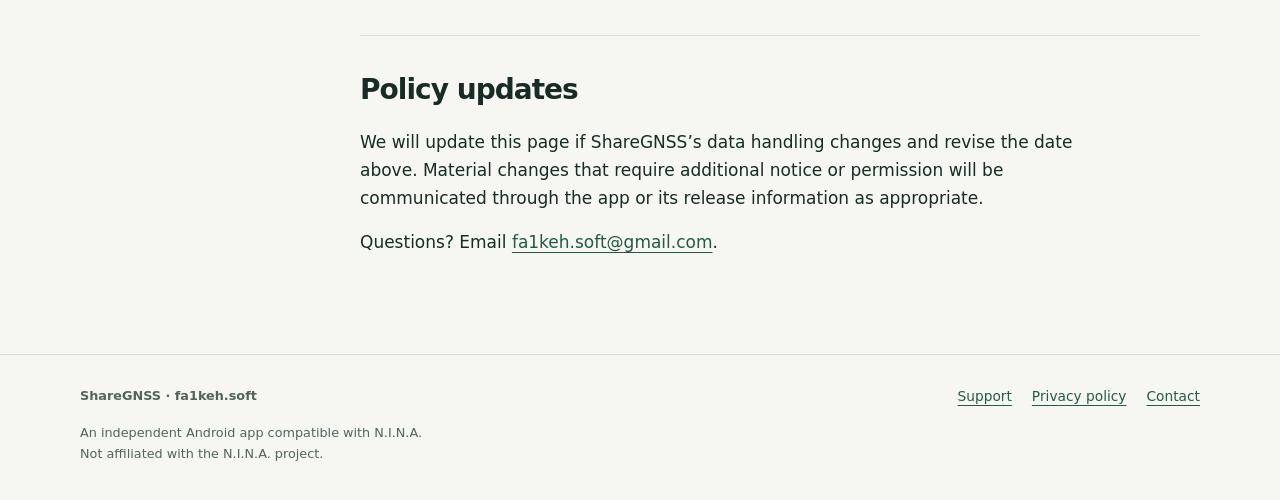
==== commit 96080a29: "Document the free ShareGNSS 0.4.0 transition" ====
--- a/privacy.html
+++ b/privacy.html
@@ -1,19 +1,19 @@
 <!doctype html>
 <html lang="en"><head><meta charset="utf-8"><meta name="viewport" content="width=device-width, initial-scale=1">
-<title>ShareGNSS Privacy Policy — fa1keh.soft</title><meta name="description" content="Privacy policy for ShareGNSS: GNSS and Bluetooth sharing, local settings, Google Play purchase data, support email, retention and deletion."><meta name="referrer" content="strict-origin-when-cross-origin">
+<title>ShareGNSS Privacy Policy — fa1keh.soft</title><meta name="description" content="Privacy policy for ShareGNSS: GNSS and Bluetooth sharing, local settings, legacy Google Play purchase data, support email, retention and deletion."><meta name="referrer" content="strict-origin-when-cross-origin">
 <link rel="canonical" href="https://fa1keh-soft.github.io/sharegnss-site/privacy.html"><link rel="icon" href="assets/icon.svg" type="image/svg+xml"><link rel="icon" href="assets/icon.png" type="image/png"><link rel="stylesheet" href="style.css">
-<meta property="og:title" content="ShareGNSS Privacy Policy — fa1keh.soft"><meta property="og:description" content="Privacy policy for ShareGNSS: GNSS and Bluetooth sharing, local settings, Google Play purchase data, support email, retention and deletion."><meta property="og:type" content="website"><meta property="og:image" content="https://fa1keh-soft.github.io/sharegnss-site/assets/icon.png"><meta property="og:url" content="https://fa1keh-soft.github.io/sharegnss-site/privacy.html">
+<meta property="og:title" content="ShareGNSS Privacy Policy — fa1keh.soft"><meta property="og:description" content="Privacy policy for ShareGNSS: GNSS and Bluetooth sharing, local settings, legacy Google Play purchase data, support email, retention and deletion."><meta property="og:type" content="website"><meta property="og:image" content="https://fa1keh-soft.github.io/sharegnss-site/assets/icon.png"><meta property="og:url" content="https://fa1keh-soft.github.io/sharegnss-site/privacy.html">
 </head><body><a class="skip" href="#main">Skip to content</a>
 <header class="top"><div class="wrap"><a class="brand" href="./" aria-label="ShareGNSS home"><img src="assets/icon.png" width="44" height="44" alt=""><span>ShareGNSS<small>BY FA1KEH.SOFT</small></span></a><nav class="nav" aria-label="Main navigation"><a href="./">Overview</a><a href="support.html">Setup & support</a><a href="privacy.html" aria-current="page">Privacy</a></nav></div></header>
-<main id="main" class="wrap"><header class="page-head"><p class="eyebrow">ShareGNSS / Your data</p><h1>Privacy policy</h1><p class="lead">This policy explains how ShareGNSS handles location data, settings, purchases, and support requests, and how this documentation website is hosted.</p><p class="meta">Effective and last updated: November 10, 2026 · Android package: org.sharegnss</p></header><div class="doc-layout"><aside class="toc" aria-label="On this page"><p>On this page</p><a href="#scope">Who we are</a><a href="#location">Location & Bluetooth</a><a href="#stored">Data stored on your phone</a><a href="#play">Google Play purchases</a><a href="#support-data">Support email</a><a href="#website">This website</a><a href="#control">Your controls & deletion</a><a href="#security">Security</a><a href="#updates">Policy updates</a></aside><article class="doc" aria-label="ShareGNSS privacy policy">
+<main id="main" class="wrap"><header class="page-head"><p class="eyebrow">ShareGNSS / Your data</p><h1>Privacy policy</h1><p class="lead">This policy explains how ShareGNSS handles location data, settings, legacy purchases, and support requests, and how this documentation website is hosted.</p><p class="meta">Effective and last updated: November 16, 2026 · Android package: org.sharegnss</p></header><div class="doc-layout"><aside class="toc" aria-label="On this page"><p>On this page</p><a href="#scope">Who we are</a><a href="#location">Location & Bluetooth</a><a href="#stored">Data stored on your phone</a><a href="#play">Versions & legacy purchases</a><a href="#support-data">Support email</a><a href="#website">This website</a><a href="#control">Your controls & deletion</a><a href="#security">Security</a><a href="#updates">Policy updates</a></aside><article class="doc" aria-label="ShareGNSS privacy policy">
 <section id="scope"><h2>Who we are</h2><p>ShareGNSS is an independent Android app published under the developer name <strong>ShareGNSS</strong>. This documentation site is maintained under the <strong>fa1keh.soft</strong> project name.</p><p>For privacy questions or requests, contact <a class="email" href="mailto:fa1keh.soft@gmail.com?subject=ShareGNSS%20privacy">fa1keh.soft@gmail.com</a>.</p><div class="callout"><p><strong>The app does not operate a location server, create a ShareGNSS account, show advertisements, or keep a saved location history.</strong> Location sharing goes from your phone to the selected, paired laptop. Google Play, email support, and website hosting involve the separate services described below.</p></div></section>
-<section id="location"><h2>Location and Bluetooth sharing</h2><p>While sharing is active, ShareGNSS uses Android’s GNSS interfaces to read precise location, satellite status, accuracy, position timing, and native NMEA sentences. It uses this information to display reception and decide whether a satellite fix is fresh and usable.</p><p>The app transmits NMEA GGA data over Bluetooth Classic to the laptop you select and pair. A valid sentence contains latitude, longitude, altitude above mean sea level, satellite/fix-quality information, and UTC fix time. The receiving software, such as N.I.N.A., may retain the imported location under its own settings and data practices.</p><p>ShareGNSS does not send your GNSS position to the developer or include it in Google Play billing requests. It checks the connecting Bluetooth device against your selected laptop.</p><p>You start sharing yourself, or choose <strong>Start when app opens</strong> with a remembered laptop. An active sharing session can continue while the phone is locked. Use <strong>Stop sharing</strong> in the app or its notification to end the session. Sharing does not start automatically at device boot.</p><p>Location and recent diagnostic data are held in the app’s running process, rather than written to a location-history file. Recent session information, including the last transmitted NMEA sentence, can remain in memory until reset or the app process ends.</p></section>
-<section id="stored"><h2>Data stored on your phone</h2><p>ShareGNSS stores the following in its private Android app storage:</p><ul><li><strong>Laptop selection:</strong> the selected laptop’s Bluetooth address and name when Remember last laptop is enabled.</li><li><strong>Preferences:</strong> automatic startup, appearance, and notification-prompt state.</li><li><strong>Trial timing:</strong> whether the trial has started, remaining time, timestamps, and a device boot counter used to calculate elapsed trial time.</li><li><strong>Complimentary access:</strong> if you activate an access code, the app stores that code locally to verify your access, including offline. You can remove it from the access screen.</li><li><strong>Purchase evidence:</strong> signed Google Play purchase data, its signature, and acknowledgement information used to verify access and allow previously verified use offline. This can include a purchase token, order identifier, product, purchase time, and purchase state.</li></ul><p>These records do not contain a saved GNSS location history. They remain until you change the relevant setting, clear the app’s storage, or uninstall it. Purchase evidence can also be removed after Google Play confirms that the purchase is no longer owned. App preferences are excluded from the app’s configured Android cloud backup and device-transfer rules.</p></section>
-<section id="play"><h2>Google Play purchases</h2><p>ShareGNSS uses Google Play Billing to display your local price, make a one-time purchase, check ownership, acknowledge a completed purchase, and restore access. These operations communicate with Google Play and require an internet connection.</p><p>Google processes the payment and associated account, device, and transaction information under its own policies. The app receives purchase results and signed evidence; it does not receive your payment-card number. Order information made available to the publisher by Play Console may be used to handle purchase questions, refunds, and related records.</p><p>ShareGNSS verifies purchase evidence on the phone. It does not send it to a developer-operated purchase server. Previously verified access can work offline; Google Play may reconcile ownership when the app next connects.</p><p>The Google Play Billing library also sends billing-operation diagnostics and app/device technical information to Google. This includes billing results and errors, app and Android versions, device characteristics, and a billing-client identifier. These diagnostic events are separate from the GNSS data sent to your selected laptop; ShareGNSS does not pass GNSS coordinates to the billing library.</p><p>Read the <a href="https://policies.google.com/privacy">Google Privacy Policy</a> for Google’s processing and retention practices.</p></section>
+<section id="location"><h2>Location and Bluetooth sharing</h2><p>While sharing is active, ShareGNSS uses Android’s GNSS interfaces to read precise location, satellite status, accuracy, position timing, and native NMEA sentences. It uses this information to display reception and decide whether a satellite fix is fresh and usable.</p><p>The app transmits NMEA GGA data over Bluetooth Classic to the laptop you select and pair. A valid sentence contains latitude, longitude, altitude above mean sea level, satellite/fix-quality information, and UTC fix time. The receiving software, such as N.I.N.A., may retain the imported location under its own settings and data practices.</p><p>ShareGNSS does not send your GNSS position to the developer. Version 0.4.0 contains no Billing SDK; older versions do not include GNSS positions in billing requests. It checks the connecting Bluetooth device against your selected laptop.</p><p>You start sharing yourself, or choose <strong>Start when app opens</strong> with a remembered laptop. An active sharing session can continue while the phone is locked. Use <strong>Stop sharing</strong> in the app or its notification to end the session. Sharing does not start automatically at device boot.</p><p>Location and recent diagnostic data are held in the app’s running process, rather than written to a location-history file. Recent session information, including the last transmitted NMEA sentence, can remain in memory until reset or the app process ends.</p></section>
+<section id="stored"><h2>Data stored on your phone</h2><p>Version 0.4.0 stores the following in its private Android app storage:</p><ul><li><strong>Laptop selection:</strong> the selected laptop’s Bluetooth address and name when Remember last laptop is enabled.</li><li><strong>Preferences:</strong> automatic startup, appearance and notification-prompt state.</li></ul><p>Older versions also stored trial timing, complimentary access codes and signed purchase evidence. After upgrading, those legacy records may remain in private storage, but version 0.4.0 does not read them or use them to restrict access. Clearing app storage or uninstalling removes them.</p><p>These records do not contain a saved GNSS location history. Preferences remain until changed, app storage is cleared, or the app is uninstalled. Preferences are excluded from the app’s configured Android cloud backup and device-transfer rules.</p></section>
+<section id="play"><h2>Versions and legacy Google Play purchases</h2><p><strong>Version 0.4.0 and later are free and contain no Google Play Billing SDK or internet permission.</strong> They do not query purchases, restore entitlements, transmit billing diagnostics or require activation. The free update is being prepared for rollout. The following information applies to earlier releases that remain installed or distributed during the transition.</p><p>Earlier releases use Google Play Billing to display your local price, make a one-time purchase, check ownership, acknowledge a completed purchase, and restore access. These operations communicate with Google Play and require an internet connection.</p><p>Google processes the payment and associated account, device, and transaction information under its own policies. The app receives purchase results and signed evidence; it does not receive your payment-card number. Order information made available to the publisher by Play Console may be used to handle purchase questions, refunds, and related records.</p><p>ShareGNSS verifies purchase evidence on the phone. It does not send it to a developer-operated purchase server. Previously verified access can work offline; Google Play may reconcile ownership when the app next connects.</p><p>The Google Play Billing library also sends billing-operation diagnostics and app/device technical information to Google. This includes billing results and errors, app and Android versions, device characteristics, and a billing-client identifier. These diagnostic events are separate from the GNSS data sent to your selected laptop; ShareGNSS does not pass GNSS coordinates to the billing library.</p><p>Read the <a href="https://policies.google.com/privacy">Google Privacy Policy</a> for Google’s processing and retention practices.</p></section>
 <section id="support-data"><h2>Support email</h2><p>If you email support, we receive your email address, message, and any attachments you choose to send. We use this information to answer your request, investigate the reported issue, and maintain necessary support or purchase records. Email is handled through Gmail, a Google service.</p><p>Send only information needed to explain the problem. In particular, remove precise coordinates, Bluetooth addresses, purchase tokens, and private device names from screenshots or diagnostic text unless they are specifically needed for your request.</p><p>We retain support correspondence only as long as needed to resolve and follow up on the request or meet applicable recordkeeping obligations. You can ask us to delete correspondence using the contact address above. Any records that must be retained will be limited to that purpose.</p></section>
 <section id="website"><h2>This documentation website</h2><p>This site is hosted by <strong>GitHub Pages</strong>. GitHub states that it logs visitors’ IP addresses for security purposes. Its processing and retention are governed by the <a href="https://docs.github.com/en/site-policy/privacy-policies/github-general-privacy-statement">GitHub Privacy Statement</a>.</p><p>We have not added analytics, tracking scripts, cookies, sign-in forms, or third-party video embeds to these pages. Images and styles are served with the site. Following an external link or sending an email takes you to a separate service with its own privacy practices.</p></section>
-<section id="control"><h2>Your controls and deletion</h2><ul><li><strong>Stop sharing</strong> ends GNSS updates and the app’s Bluetooth sharing session.</li><li><strong>Disable Remember last laptop</strong> to remove the saved laptop name and address from persistent settings. The current in-memory selection may remain until the app process ends.</li><li><strong>Revoke location or Nearby devices permissions</strong> in Android settings to prevent the corresponding app access.</li><li><strong>Clear ShareGNSS storage or uninstall it</strong> to remove its local settings, trial metadata, complimentary access code, and cached purchase evidence. Clearing data does not cancel or refund a Google Play purchase. A valid purchase can be restored through the same Google Play account.</li><li><strong>Remove imported locations on your laptop</strong> through the receiving application’s settings. ShareGNSS cannot delete data already retained by other software.</li><li><strong>Request deletion of support correspondence</strong> by emailing the privacy contact above.</li></ul><p>ShareGNSS has no developer-hosted user account to delete. Your Google account and Google Play records are managed separately through Google.</p></section>
-<section id="security"><h2>Security and data use</h2><p>The app uses Android’s private app storage for preferences and purchase evidence. Bluetooth sharing uses Android’s paired RFCOMM connection and permits only the selected laptop. Permission checks control access to precise location and Bluetooth. Keep control of your paired devices and stop sharing when you are finished.</p><p>We do not sell personal data or use it for advertising or profiling. ShareGNSS includes no developer-operated analytics or crash-reporting SDK. Android, Google Play, GitHub, and email services may process service or diagnostic data under their own policies.</p><p>For information you voluntarily send us, contact the privacy address to request access, correction, or deletion. We will handle requests in accordance with applicable law. Where applicable, you may also contact your local data-protection authority.</p></section>
+<section id="control"><h2>Your controls and deletion</h2><ul><li><strong>Stop sharing</strong> ends GNSS updates and the app’s Bluetooth sharing session.</li><li><strong>Disable Remember last laptop</strong> to remove the saved laptop name and address from persistent settings. The current in-memory selection may remain until the app process ends.</li><li><strong>Revoke location or Nearby devices permissions</strong> in Android settings to prevent the corresponding app access.</li><li><strong>Clear ShareGNSS storage or uninstall it</strong> to remove its local settings, trial metadata, complimentary access code, and cached purchase evidence. Clearing data does not cancel or refund a Google Play purchase. Older versions can restore a valid purchase through the same Google Play account; version 0.4.0 needs no purchase or restoration.</li><li><strong>Remove imported locations on your laptop</strong> through the receiving application’s settings. ShareGNSS cannot delete data already retained by other software.</li><li><strong>Request deletion of support correspondence</strong> by emailing the privacy contact above.</li></ul><p>ShareGNSS has no developer-hosted user account to delete. Your Google account and Google Play records are managed separately through Google.</p></section>
+<section id="security"><h2>Security and data use</h2><p>The app uses Android’s private app storage for preferences and, in older versions, purchase evidence. Bluetooth sharing uses Android’s paired RFCOMM connection and permits only the selected laptop. Permission checks control access to precise location and Bluetooth. Keep control of your paired devices and stop sharing when you are finished.</p><p>We do not sell personal data or use it for advertising or profiling. ShareGNSS includes no developer-operated analytics or crash-reporting SDK. Android, Google Play, GitHub, and email services may process service or diagnostic data under their own policies.</p><p>For information you voluntarily send us, contact the privacy address to request access, correction, or deletion. We will handle requests in accordance with applicable law. Where applicable, you may also contact your local data-protection authority.</p></section>
 <section id="updates"><h2>Policy updates</h2><p>We will update this page if ShareGNSS’s data handling changes and revise the date above. Material changes that require additional notice or permission will be communicated through the app or its release information as appropriate.</p><p>Questions? Email <a class="email" href="mailto:fa1keh.soft@gmail.com?subject=ShareGNSS%20privacy">fa1keh.soft@gmail.com</a>.</p></section>
 </article></div></main>
 <footer class="footer"><div class="wrap"><div><p><strong>ShareGNSS · fa1keh.soft</strong></p><p>An independent Android app compatible with N.I.N.A.<br>Not affiliated with the N.I.N.A. project.</p></div><div class="links"><a href="support.html">Support</a><a href="privacy.html">Privacy policy</a><a href="mailto:fa1keh.soft@gmail.com">Contact</a></div></div></footer>
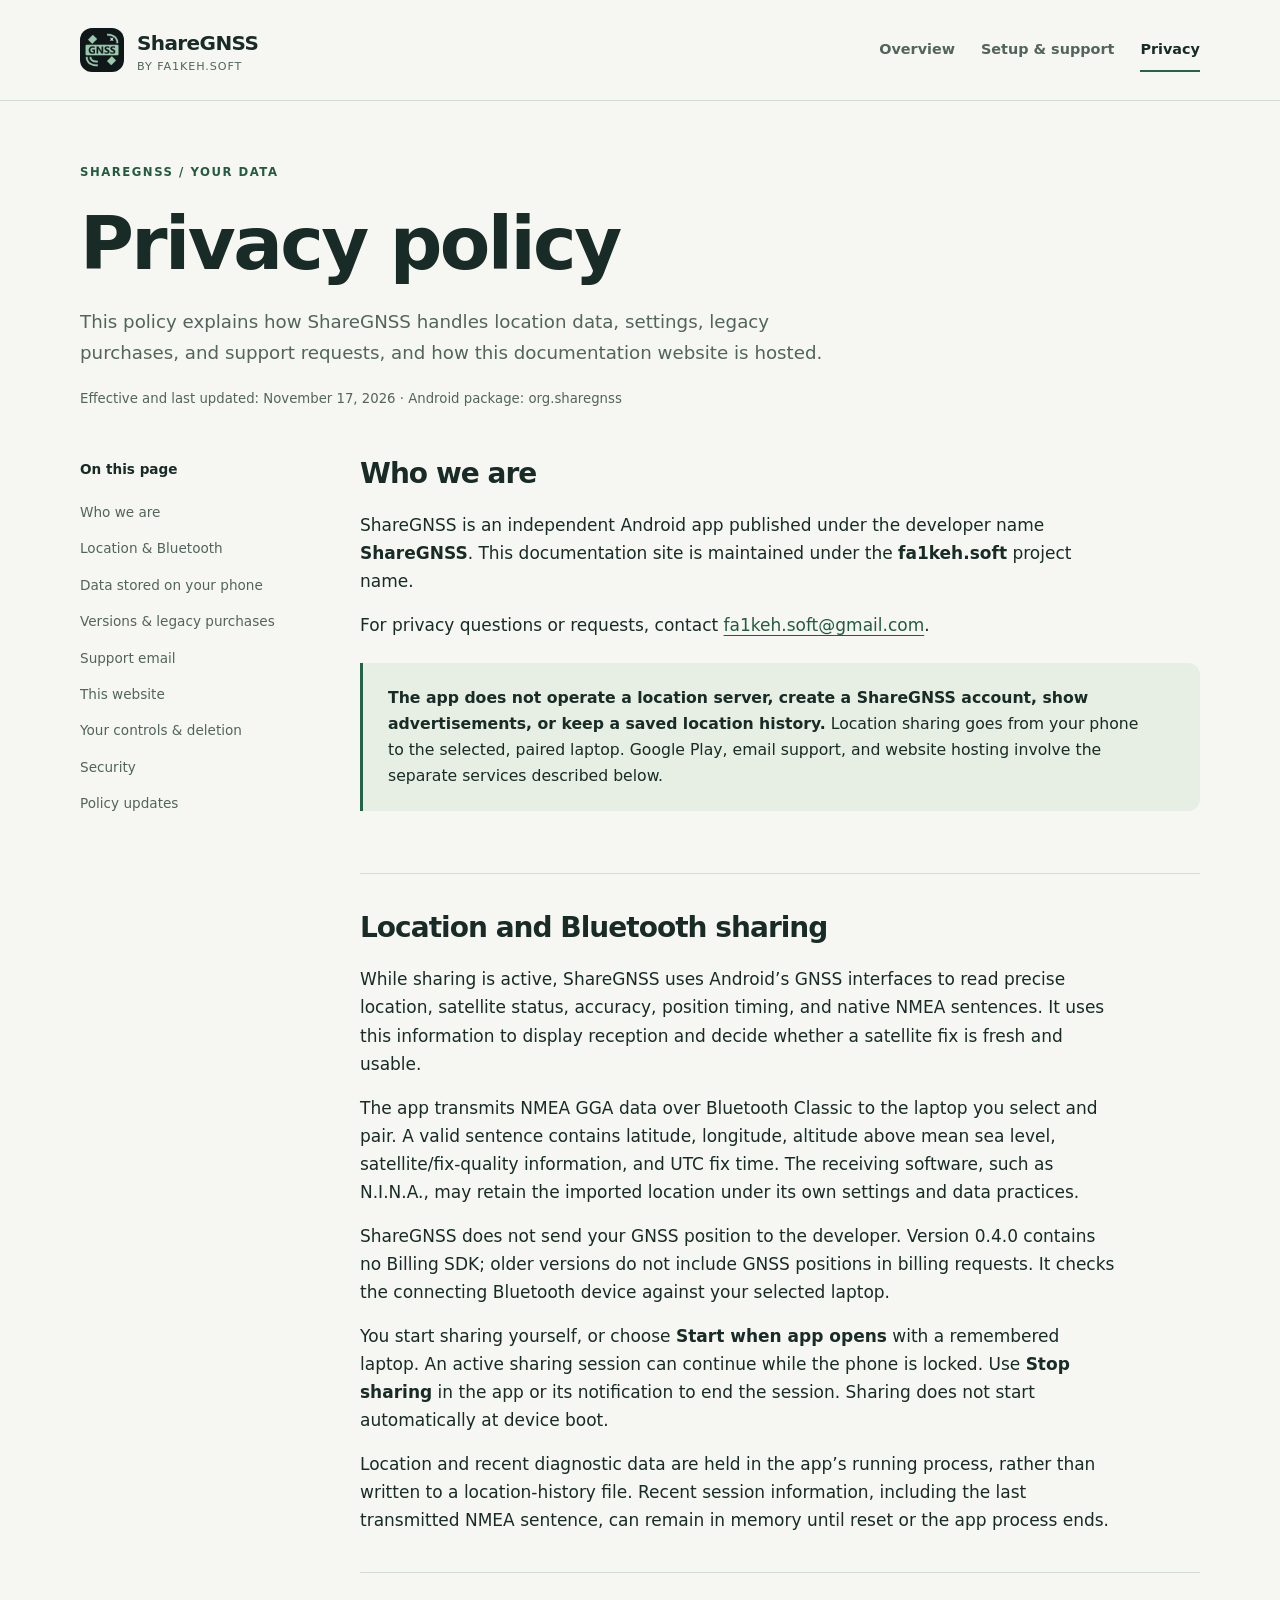
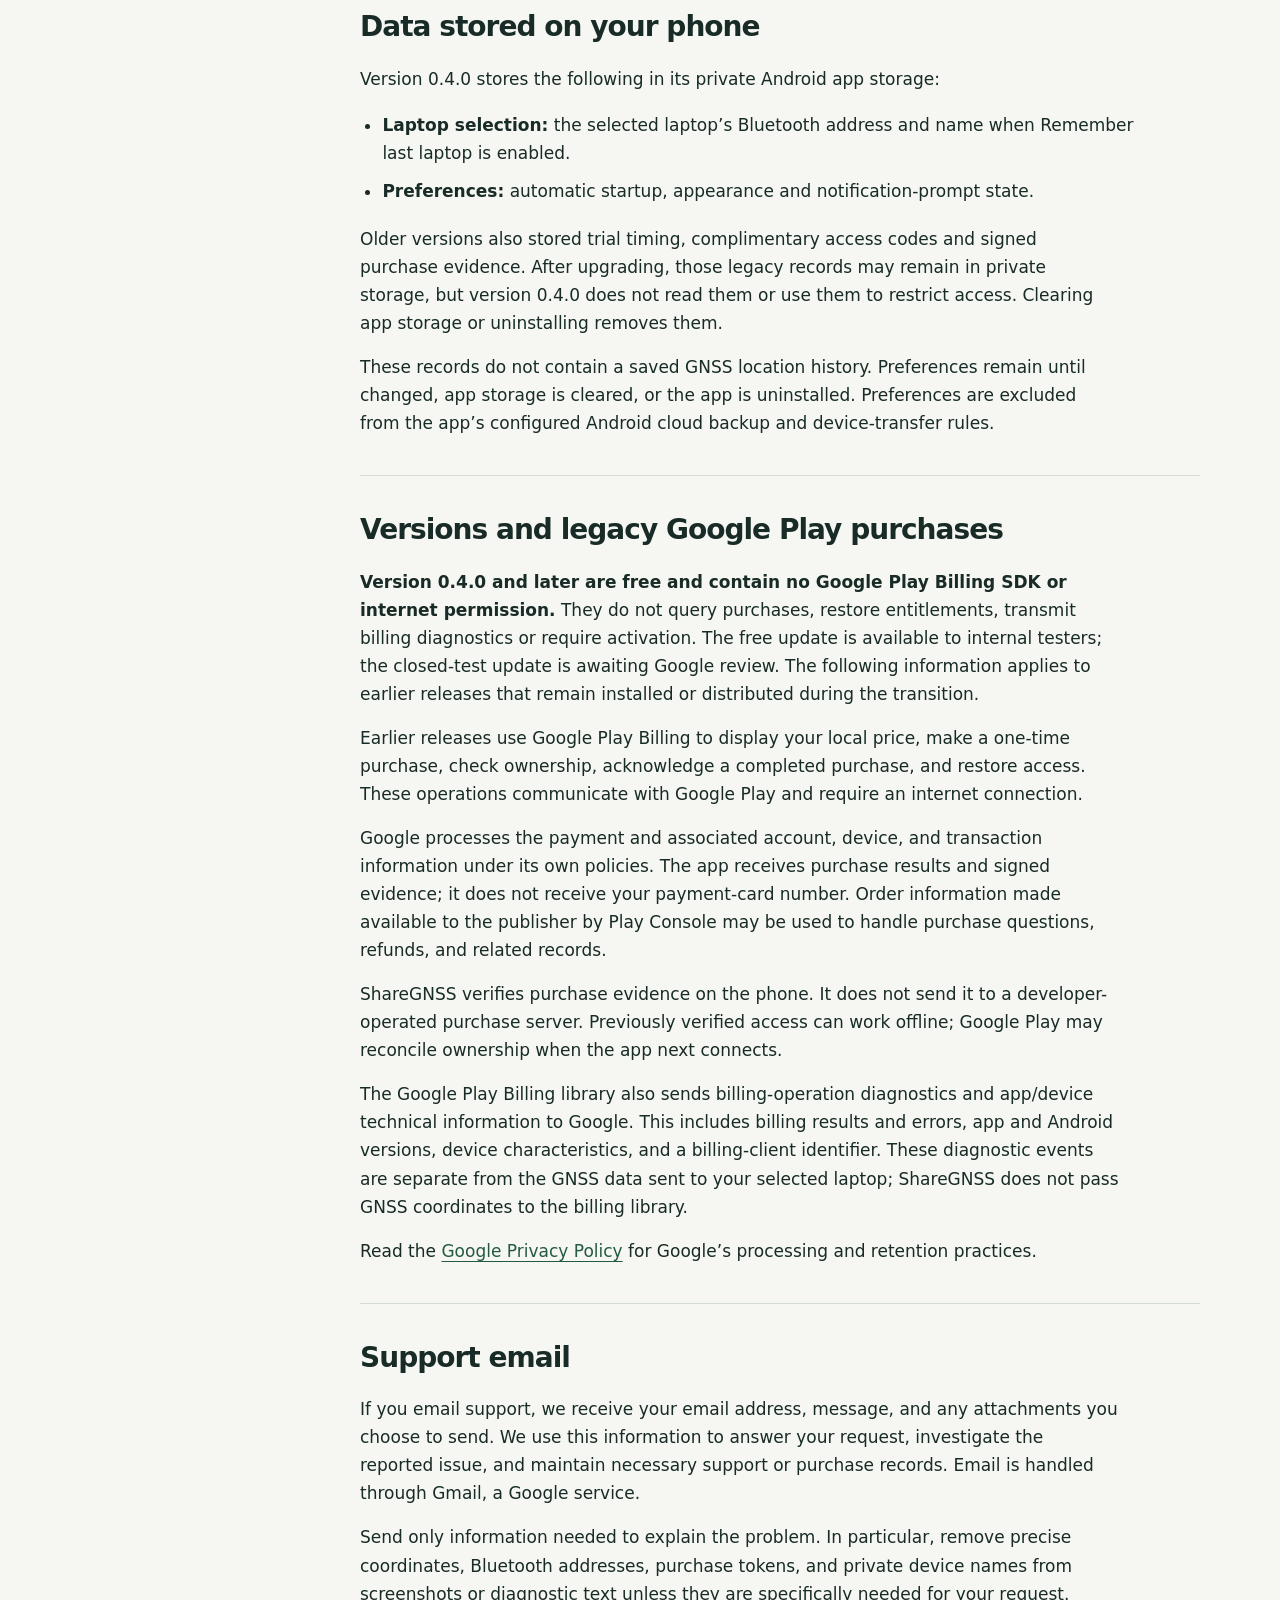
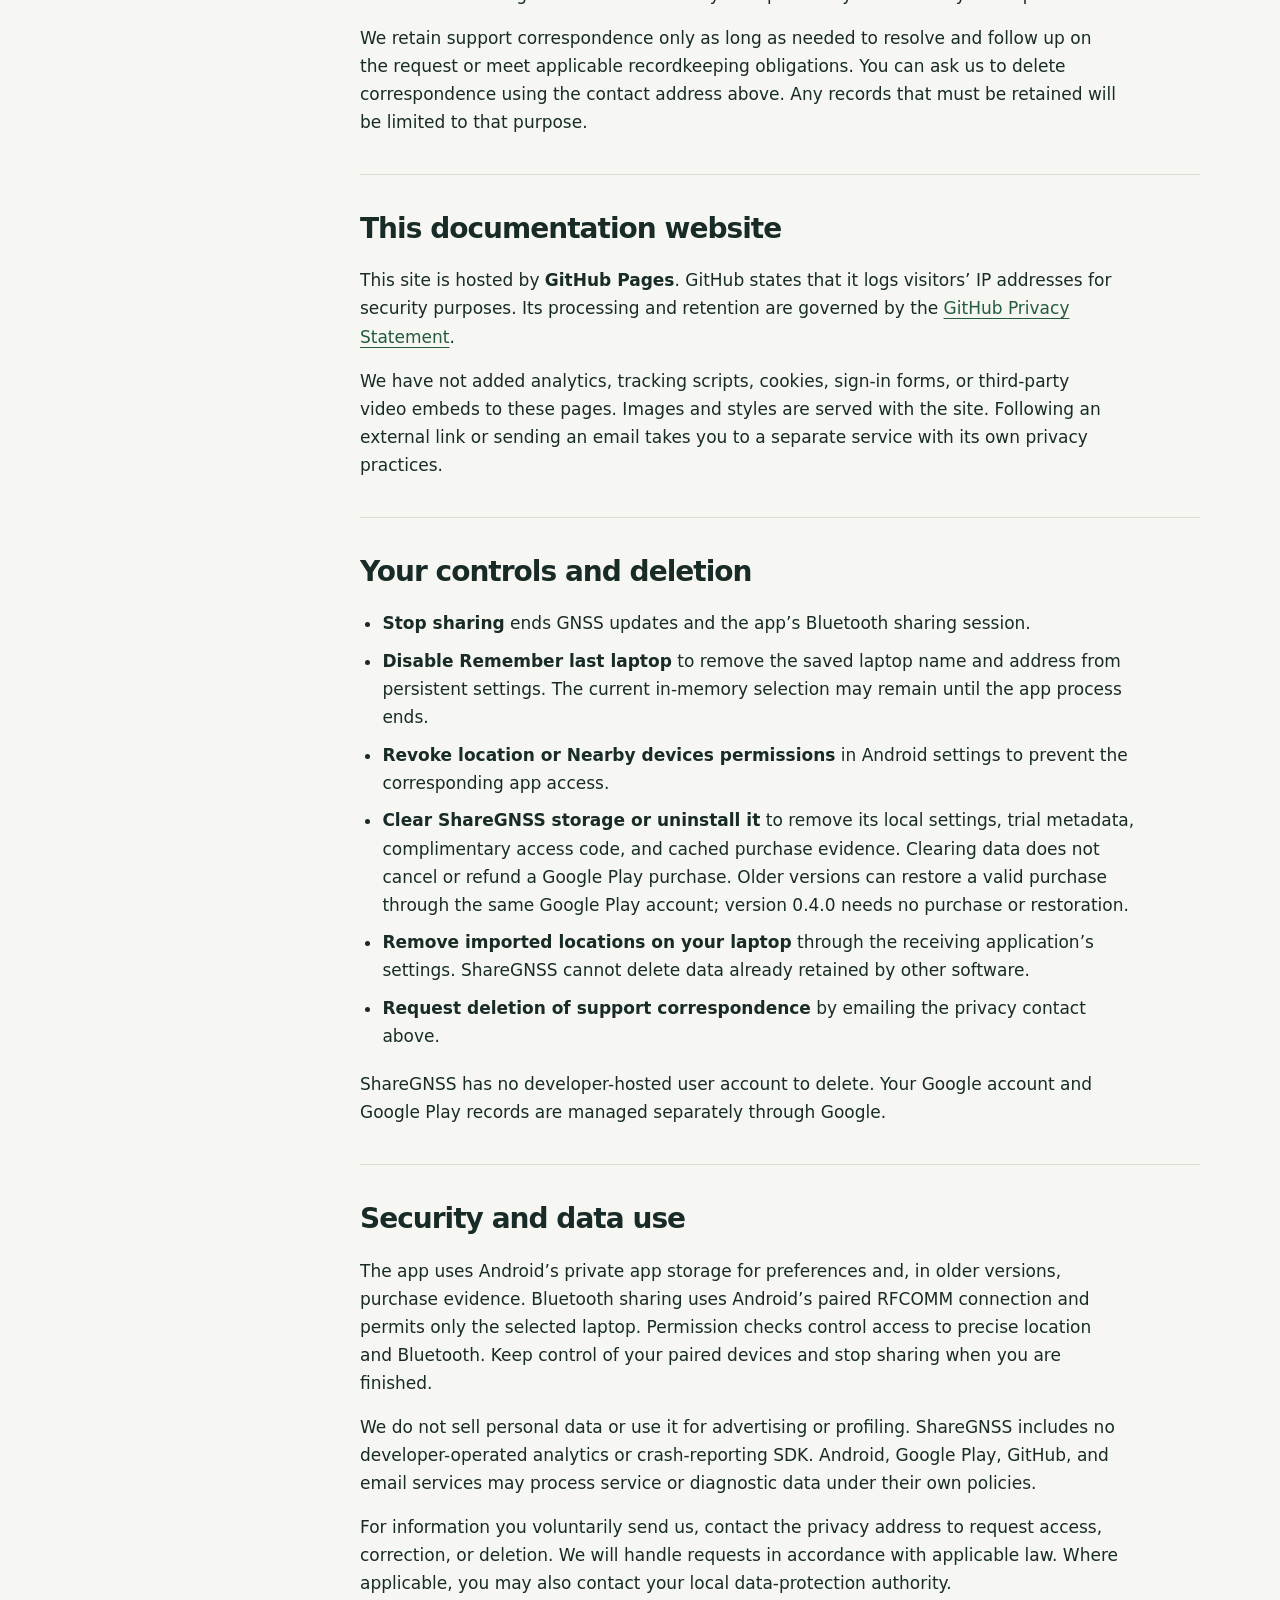
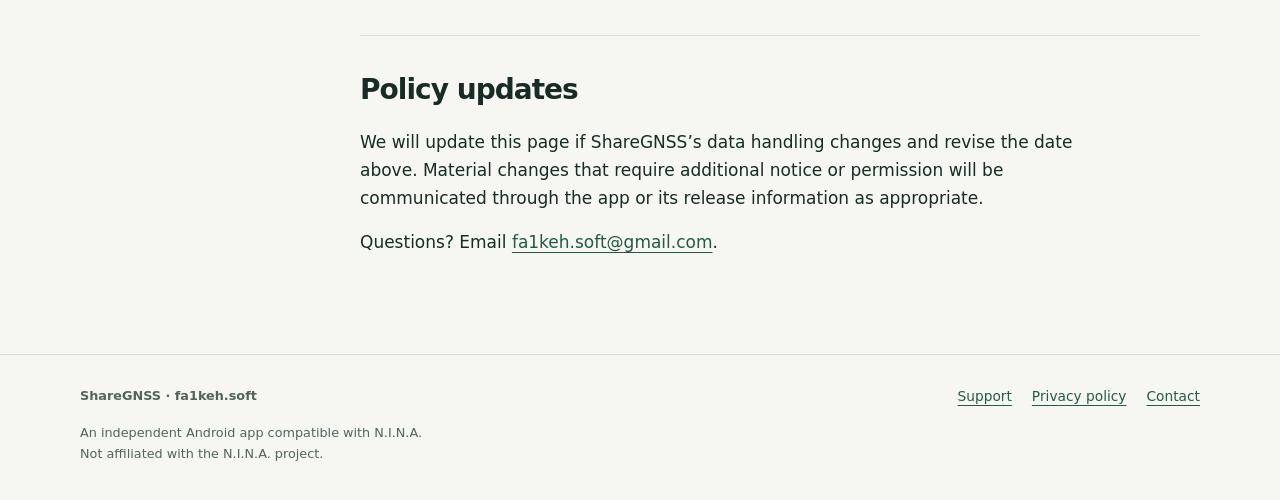
==== commit b30c1b96: "Update free release rollout status" ====
--- a/privacy.html
+++ b/privacy.html
@@ -5,11 +5,11 @@
 <meta property="og:title" content="ShareGNSS Privacy Policy — fa1keh.soft"><meta property="og:description" content="Privacy policy for ShareGNSS: GNSS and Bluetooth sharing, local settings, legacy Google Play purchase data, support email, retention and deletion."><meta property="og:type" content="website"><meta property="og:image" content="https://fa1keh-soft.github.io/sharegnss-site/assets/icon.png"><meta property="og:url" content="https://fa1keh-soft.github.io/sharegnss-site/privacy.html">
 </head><body><a class="skip" href="#main">Skip to content</a>
 <header class="top"><div class="wrap"><a class="brand" href="./" aria-label="ShareGNSS home"><img src="assets/icon.png" width="44" height="44" alt=""><span>ShareGNSS<small>BY FA1KEH.SOFT</small></span></a><nav class="nav" aria-label="Main navigation"><a href="./">Overview</a><a href="support.html">Setup & support</a><a href="privacy.html" aria-current="page">Privacy</a></nav></div></header>
-<main id="main" class="wrap"><header class="page-head"><p class="eyebrow">ShareGNSS / Your data</p><h1>Privacy policy</h1><p class="lead">This policy explains how ShareGNSS handles location data, settings, legacy purchases, and support requests, and how this documentation website is hosted.</p><p class="meta">Effective and last updated: November 16, 2026 · Android package: org.sharegnss</p></header><div class="doc-layout"><aside class="toc" aria-label="On this page"><p>On this page</p><a href="#scope">Who we are</a><a href="#location">Location & Bluetooth</a><a href="#stored">Data stored on your phone</a><a href="#play">Versions & legacy purchases</a><a href="#support-data">Support email</a><a href="#website">This website</a><a href="#control">Your controls & deletion</a><a href="#security">Security</a><a href="#updates">Policy updates</a></aside><article class="doc" aria-label="ShareGNSS privacy policy">
+<main id="main" class="wrap"><header class="page-head"><p class="eyebrow">ShareGNSS / Your data</p><h1>Privacy policy</h1><p class="lead">This policy explains how ShareGNSS handles location data, settings, legacy purchases, and support requests, and how this documentation website is hosted.</p><p class="meta">Effective and last updated: November 17, 2026 · Android package: org.sharegnss</p></header><div class="doc-layout"><aside class="toc" aria-label="On this page"><p>On this page</p><a href="#scope">Who we are</a><a href="#location">Location & Bluetooth</a><a href="#stored">Data stored on your phone</a><a href="#play">Versions & legacy purchases</a><a href="#support-data">Support email</a><a href="#website">This website</a><a href="#control">Your controls & deletion</a><a href="#security">Security</a><a href="#updates">Policy updates</a></aside><article class="doc" aria-label="ShareGNSS privacy policy">
 <section id="scope"><h2>Who we are</h2><p>ShareGNSS is an independent Android app published under the developer name <strong>ShareGNSS</strong>. This documentation site is maintained under the <strong>fa1keh.soft</strong> project name.</p><p>For privacy questions or requests, contact <a class="email" href="mailto:fa1keh.soft@gmail.com?subject=ShareGNSS%20privacy">fa1keh.soft@gmail.com</a>.</p><div class="callout"><p><strong>The app does not operate a location server, create a ShareGNSS account, show advertisements, or keep a saved location history.</strong> Location sharing goes from your phone to the selected, paired laptop. Google Play, email support, and website hosting involve the separate services described below.</p></div></section>
 <section id="location"><h2>Location and Bluetooth sharing</h2><p>While sharing is active, ShareGNSS uses Android’s GNSS interfaces to read precise location, satellite status, accuracy, position timing, and native NMEA sentences. It uses this information to display reception and decide whether a satellite fix is fresh and usable.</p><p>The app transmits NMEA GGA data over Bluetooth Classic to the laptop you select and pair. A valid sentence contains latitude, longitude, altitude above mean sea level, satellite/fix-quality information, and UTC fix time. The receiving software, such as N.I.N.A., may retain the imported location under its own settings and data practices.</p><p>ShareGNSS does not send your GNSS position to the developer. Version 0.4.0 contains no Billing SDK; older versions do not include GNSS positions in billing requests. It checks the connecting Bluetooth device against your selected laptop.</p><p>You start sharing yourself, or choose <strong>Start when app opens</strong> with a remembered laptop. An active sharing session can continue while the phone is locked. Use <strong>Stop sharing</strong> in the app or its notification to end the session. Sharing does not start automatically at device boot.</p><p>Location and recent diagnostic data are held in the app’s running process, rather than written to a location-history file. Recent session information, including the last transmitted NMEA sentence, can remain in memory until reset or the app process ends.</p></section>
 <section id="stored"><h2>Data stored on your phone</h2><p>Version 0.4.0 stores the following in its private Android app storage:</p><ul><li><strong>Laptop selection:</strong> the selected laptop’s Bluetooth address and name when Remember last laptop is enabled.</li><li><strong>Preferences:</strong> automatic startup, appearance and notification-prompt state.</li></ul><p>Older versions also stored trial timing, complimentary access codes and signed purchase evidence. After upgrading, those legacy records may remain in private storage, but version 0.4.0 does not read them or use them to restrict access. Clearing app storage or uninstalling removes them.</p><p>These records do not contain a saved GNSS location history. Preferences remain until changed, app storage is cleared, or the app is uninstalled. Preferences are excluded from the app’s configured Android cloud backup and device-transfer rules.</p></section>
-<section id="play"><h2>Versions and legacy Google Play purchases</h2><p><strong>Version 0.4.0 and later are free and contain no Google Play Billing SDK or internet permission.</strong> They do not query purchases, restore entitlements, transmit billing diagnostics or require activation. The free update is being prepared for rollout. The following information applies to earlier releases that remain installed or distributed during the transition.</p><p>Earlier releases use Google Play Billing to display your local price, make a one-time purchase, check ownership, acknowledge a completed purchase, and restore access. These operations communicate with Google Play and require an internet connection.</p><p>Google processes the payment and associated account, device, and transaction information under its own policies. The app receives purchase results and signed evidence; it does not receive your payment-card number. Order information made available to the publisher by Play Console may be used to handle purchase questions, refunds, and related records.</p><p>ShareGNSS verifies purchase evidence on the phone. It does not send it to a developer-operated purchase server. Previously verified access can work offline; Google Play may reconcile ownership when the app next connects.</p><p>The Google Play Billing library also sends billing-operation diagnostics and app/device technical information to Google. This includes billing results and errors, app and Android versions, device characteristics, and a billing-client identifier. These diagnostic events are separate from the GNSS data sent to your selected laptop; ShareGNSS does not pass GNSS coordinates to the billing library.</p><p>Read the <a href="https://policies.google.com/privacy">Google Privacy Policy</a> for Google’s processing and retention practices.</p></section>
+<section id="play"><h2>Versions and legacy Google Play purchases</h2><p><strong>Version 0.4.0 and later are free and contain no Google Play Billing SDK or internet permission.</strong> They do not query purchases, restore entitlements, transmit billing diagnostics or require activation. The free update is available to internal testers; the closed-test update is awaiting Google review. The following information applies to earlier releases that remain installed or distributed during the transition.</p><p>Earlier releases use Google Play Billing to display your local price, make a one-time purchase, check ownership, acknowledge a completed purchase, and restore access. These operations communicate with Google Play and require an internet connection.</p><p>Google processes the payment and associated account, device, and transaction information under its own policies. The app receives purchase results and signed evidence; it does not receive your payment-card number. Order information made available to the publisher by Play Console may be used to handle purchase questions, refunds, and related records.</p><p>ShareGNSS verifies purchase evidence on the phone. It does not send it to a developer-operated purchase server. Previously verified access can work offline; Google Play may reconcile ownership when the app next connects.</p><p>The Google Play Billing library also sends billing-operation diagnostics and app/device technical information to Google. This includes billing results and errors, app and Android versions, device characteristics, and a billing-client identifier. These diagnostic events are separate from the GNSS data sent to your selected laptop; ShareGNSS does not pass GNSS coordinates to the billing library.</p><p>Read the <a href="https://policies.google.com/privacy">Google Privacy Policy</a> for Google’s processing and retention practices.</p></section>
 <section id="support-data"><h2>Support email</h2><p>If you email support, we receive your email address, message, and any attachments you choose to send. We use this information to answer your request, investigate the reported issue, and maintain necessary support or purchase records. Email is handled through Gmail, a Google service.</p><p>Send only information needed to explain the problem. In particular, remove precise coordinates, Bluetooth addresses, purchase tokens, and private device names from screenshots or diagnostic text unless they are specifically needed for your request.</p><p>We retain support correspondence only as long as needed to resolve and follow up on the request or meet applicable recordkeeping obligations. You can ask us to delete correspondence using the contact address above. Any records that must be retained will be limited to that purpose.</p></section>
 <section id="website"><h2>This documentation website</h2><p>This site is hosted by <strong>GitHub Pages</strong>. GitHub states that it logs visitors’ IP addresses for security purposes. Its processing and retention are governed by the <a href="https://docs.github.com/en/site-policy/privacy-policies/github-general-privacy-statement">GitHub Privacy Statement</a>.</p><p>We have not added analytics, tracking scripts, cookies, sign-in forms, or third-party video embeds to these pages. Images and styles are served with the site. Following an external link or sending an email takes you to a separate service with its own privacy practices.</p></section>
 <section id="control"><h2>Your controls and deletion</h2><ul><li><strong>Stop sharing</strong> ends GNSS updates and the app’s Bluetooth sharing session.</li><li><strong>Disable Remember last laptop</strong> to remove the saved laptop name and address from persistent settings. The current in-memory selection may remain until the app process ends.</li><li><strong>Revoke location or Nearby devices permissions</strong> in Android settings to prevent the corresponding app access.</li><li><strong>Clear ShareGNSS storage or uninstall it</strong> to remove its local settings, trial metadata, complimentary access code, and cached purchase evidence. Clearing data does not cancel or refund a Google Play purchase. Older versions can restore a valid purchase through the same Google Play account; version 0.4.0 needs no purchase or restoration.</li><li><strong>Remove imported locations on your laptop</strong> through the receiving application’s settings. ShareGNSS cannot delete data already retained by other software.</li><li><strong>Request deletion of support correspondence</strong> by emailing the privacy contact above.</li></ul><p>ShareGNSS has no developer-hosted user account to delete. Your Google account and Google Play records are managed separately through Google.</p></section>
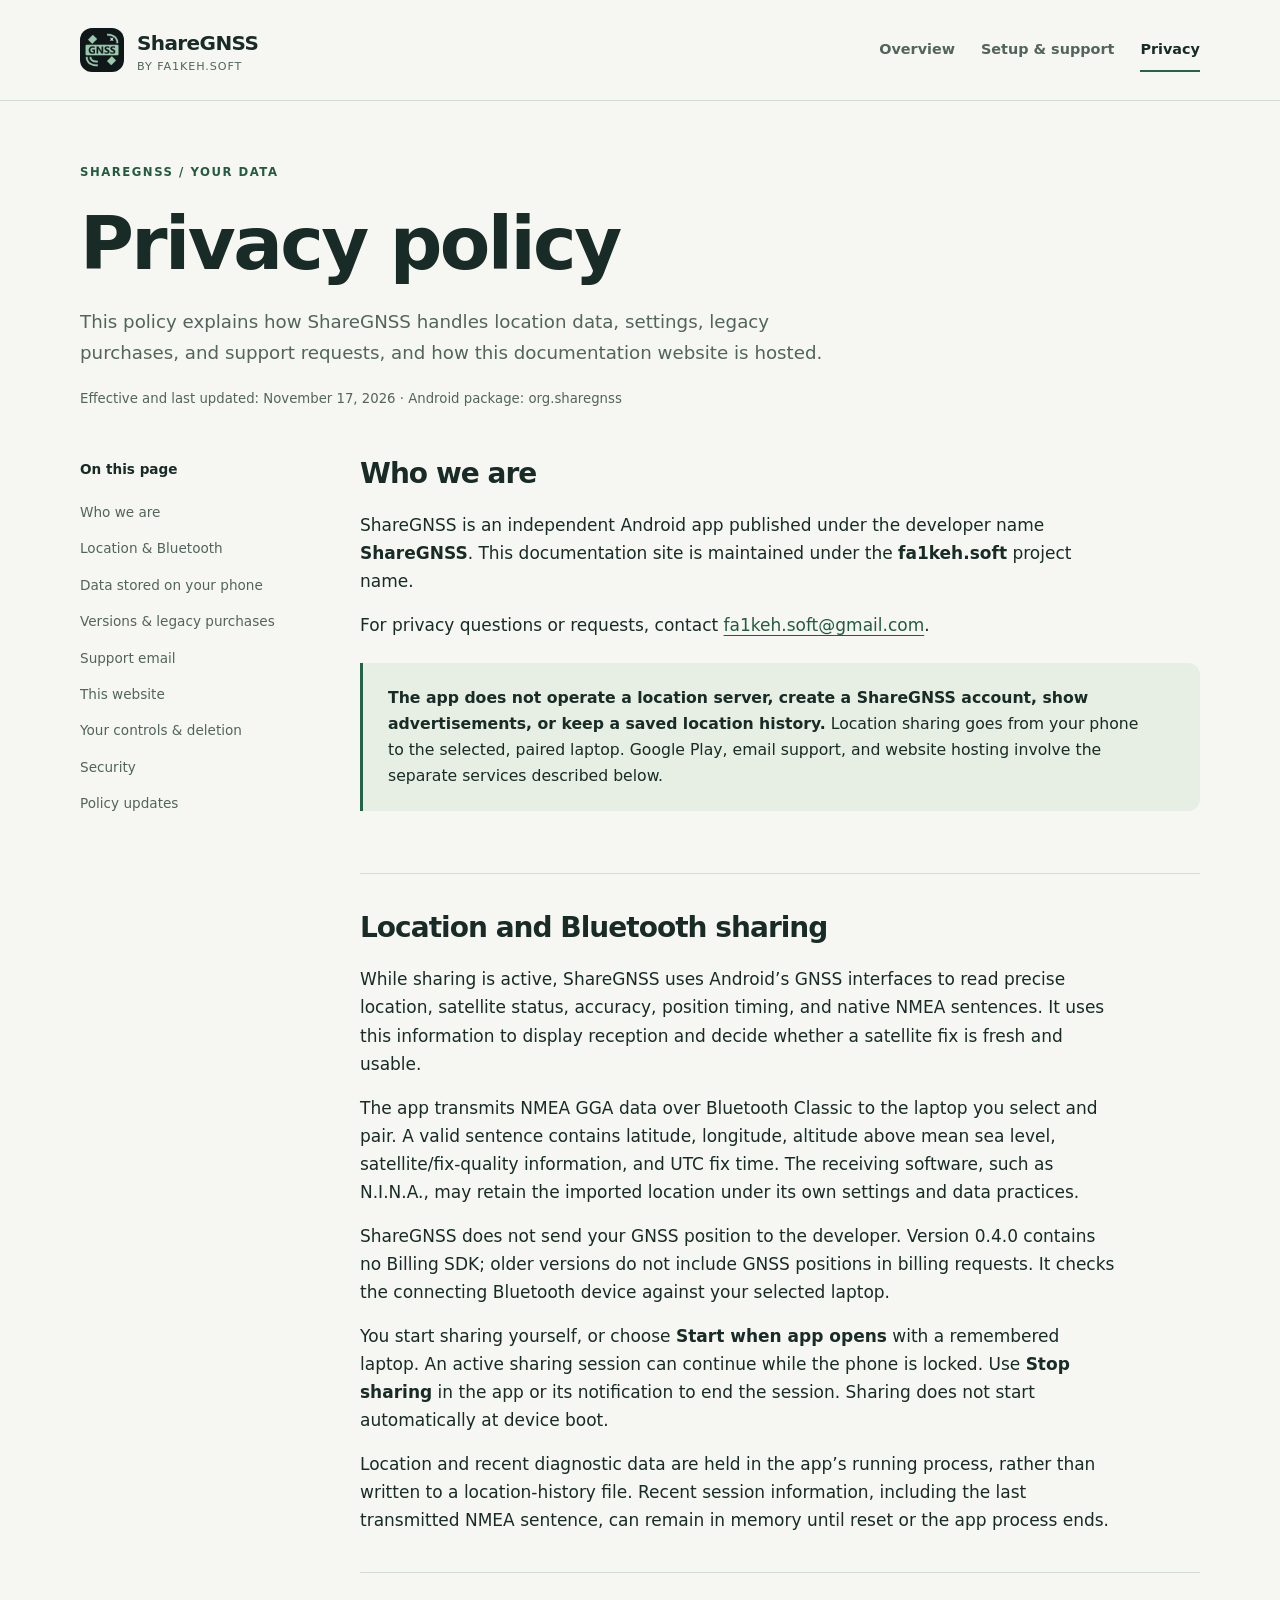
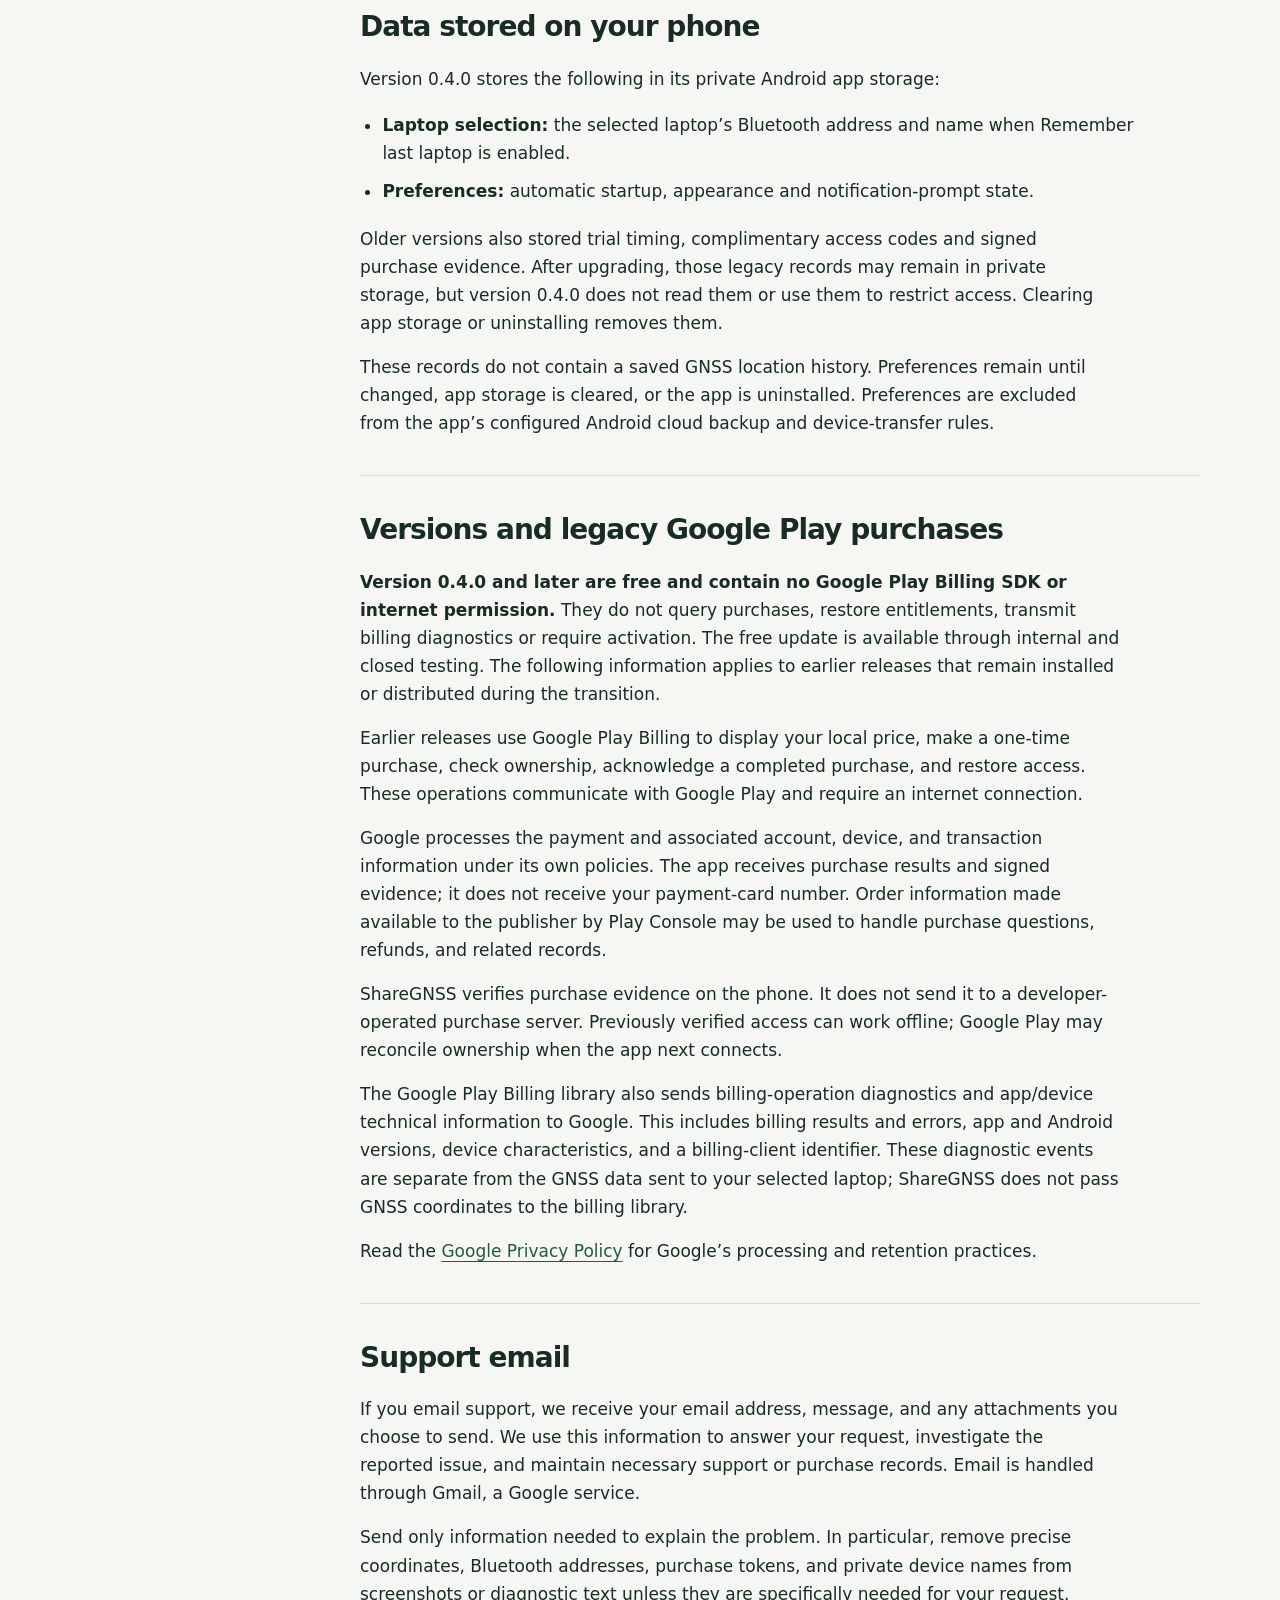
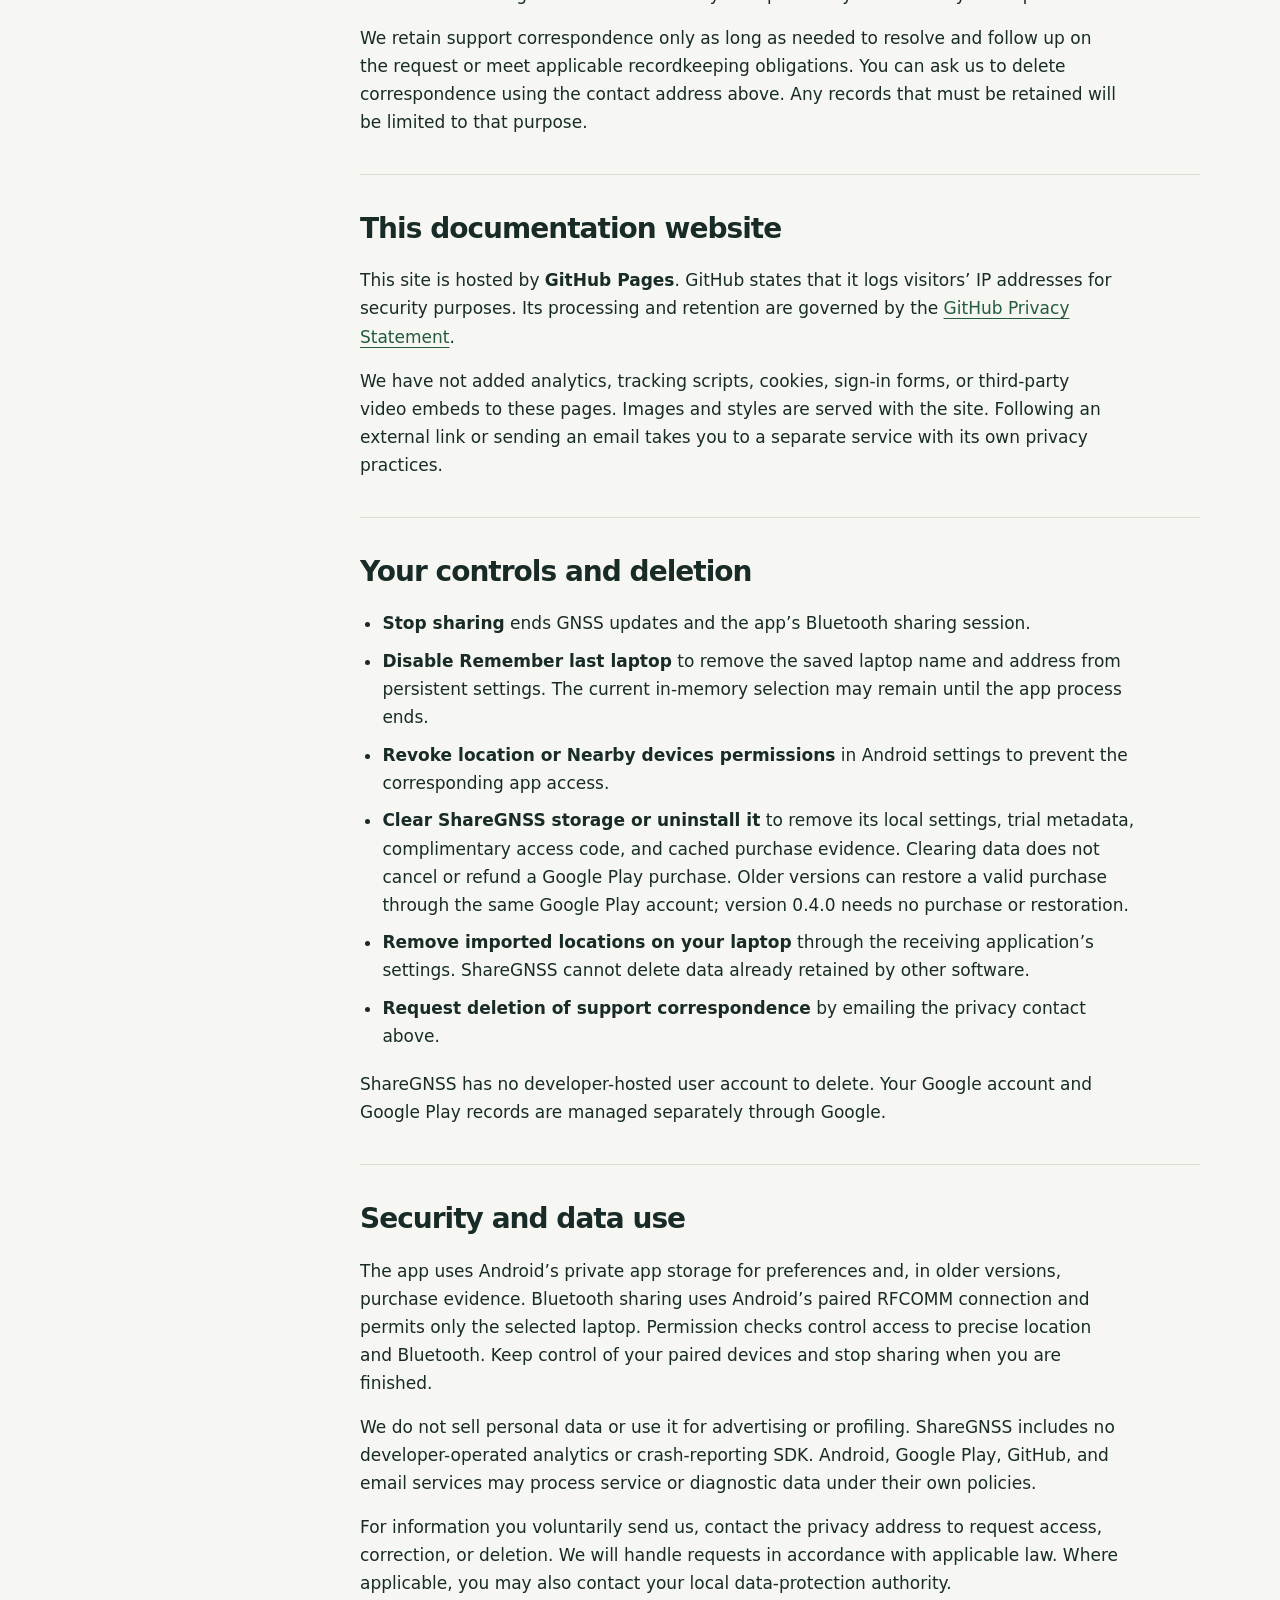
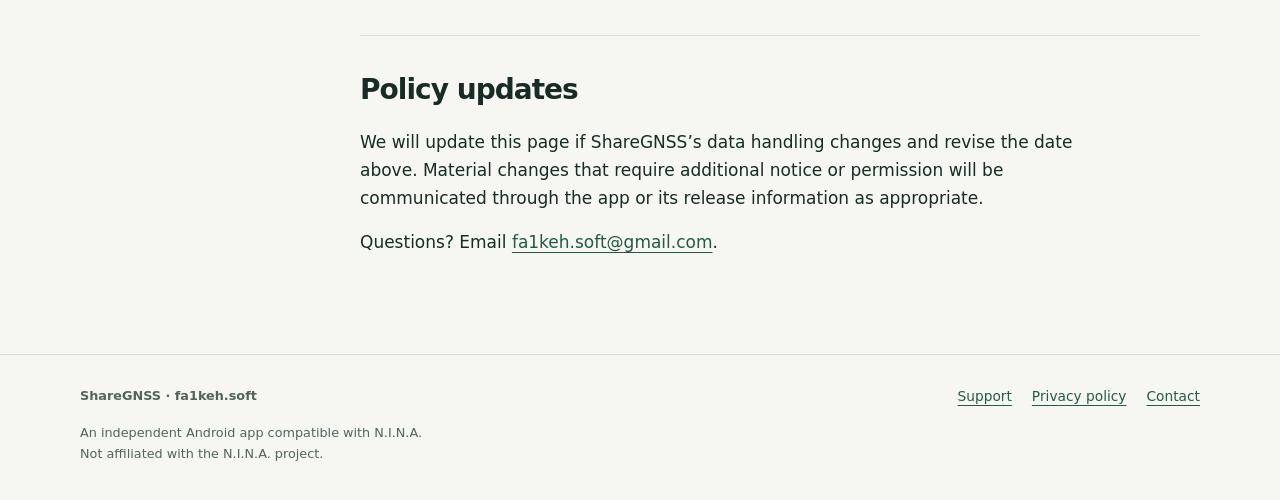
==== commit 8f04706e: "Confirm free closed-test release publication" ====
--- a/privacy.html
+++ b/privacy.html
@@ -9,7 +9,7 @@
 <section id="scope"><h2>Who we are</h2><p>ShareGNSS is an independent Android app published under the developer name <strong>ShareGNSS</strong>. This documentation site is maintained under the <strong>fa1keh.soft</strong> project name.</p><p>For privacy questions or requests, contact <a class="email" href="mailto:fa1keh.soft@gmail.com?subject=ShareGNSS%20privacy">fa1keh.soft@gmail.com</a>.</p><div class="callout"><p><strong>The app does not operate a location server, create a ShareGNSS account, show advertisements, or keep a saved location history.</strong> Location sharing goes from your phone to the selected, paired laptop. Google Play, email support, and website hosting involve the separate services described below.</p></div></section>
 <section id="location"><h2>Location and Bluetooth sharing</h2><p>While sharing is active, ShareGNSS uses Android’s GNSS interfaces to read precise location, satellite status, accuracy, position timing, and native NMEA sentences. It uses this information to display reception and decide whether a satellite fix is fresh and usable.</p><p>The app transmits NMEA GGA data over Bluetooth Classic to the laptop you select and pair. A valid sentence contains latitude, longitude, altitude above mean sea level, satellite/fix-quality information, and UTC fix time. The receiving software, such as N.I.N.A., may retain the imported location under its own settings and data practices.</p><p>ShareGNSS does not send your GNSS position to the developer. Version 0.4.0 contains no Billing SDK; older versions do not include GNSS positions in billing requests. It checks the connecting Bluetooth device against your selected laptop.</p><p>You start sharing yourself, or choose <strong>Start when app opens</strong> with a remembered laptop. An active sharing session can continue while the phone is locked. Use <strong>Stop sharing</strong> in the app or its notification to end the session. Sharing does not start automatically at device boot.</p><p>Location and recent diagnostic data are held in the app’s running process, rather than written to a location-history file. Recent session information, including the last transmitted NMEA sentence, can remain in memory until reset or the app process ends.</p></section>
 <section id="stored"><h2>Data stored on your phone</h2><p>Version 0.4.0 stores the following in its private Android app storage:</p><ul><li><strong>Laptop selection:</strong> the selected laptop’s Bluetooth address and name when Remember last laptop is enabled.</li><li><strong>Preferences:</strong> automatic startup, appearance and notification-prompt state.</li></ul><p>Older versions also stored trial timing, complimentary access codes and signed purchase evidence. After upgrading, those legacy records may remain in private storage, but version 0.4.0 does not read them or use them to restrict access. Clearing app storage or uninstalling removes them.</p><p>These records do not contain a saved GNSS location history. Preferences remain until changed, app storage is cleared, or the app is uninstalled. Preferences are excluded from the app’s configured Android cloud backup and device-transfer rules.</p></section>
-<section id="play"><h2>Versions and legacy Google Play purchases</h2><p><strong>Version 0.4.0 and later are free and contain no Google Play Billing SDK or internet permission.</strong> They do not query purchases, restore entitlements, transmit billing diagnostics or require activation. The free update is available to internal testers; the closed-test update is awaiting Google review. The following information applies to earlier releases that remain installed or distributed during the transition.</p><p>Earlier releases use Google Play Billing to display your local price, make a one-time purchase, check ownership, acknowledge a completed purchase, and restore access. These operations communicate with Google Play and require an internet connection.</p><p>Google processes the payment and associated account, device, and transaction information under its own policies. The app receives purchase results and signed evidence; it does not receive your payment-card number. Order information made available to the publisher by Play Console may be used to handle purchase questions, refunds, and related records.</p><p>ShareGNSS verifies purchase evidence on the phone. It does not send it to a developer-operated purchase server. Previously verified access can work offline; Google Play may reconcile ownership when the app next connects.</p><p>The Google Play Billing library also sends billing-operation diagnostics and app/device technical information to Google. This includes billing results and errors, app and Android versions, device characteristics, and a billing-client identifier. These diagnostic events are separate from the GNSS data sent to your selected laptop; ShareGNSS does not pass GNSS coordinates to the billing library.</p><p>Read the <a href="https://policies.google.com/privacy">Google Privacy Policy</a> for Google’s processing and retention practices.</p></section>
+<section id="play"><h2>Versions and legacy Google Play purchases</h2><p><strong>Version 0.4.0 and later are free and contain no Google Play Billing SDK or internet permission.</strong> They do not query purchases, restore entitlements, transmit billing diagnostics or require activation. The free update is available through internal and closed testing. The following information applies to earlier releases that remain installed or distributed during the transition.</p><p>Earlier releases use Google Play Billing to display your local price, make a one-time purchase, check ownership, acknowledge a completed purchase, and restore access. These operations communicate with Google Play and require an internet connection.</p><p>Google processes the payment and associated account, device, and transaction information under its own policies. The app receives purchase results and signed evidence; it does not receive your payment-card number. Order information made available to the publisher by Play Console may be used to handle purchase questions, refunds, and related records.</p><p>ShareGNSS verifies purchase evidence on the phone. It does not send it to a developer-operated purchase server. Previously verified access can work offline; Google Play may reconcile ownership when the app next connects.</p><p>The Google Play Billing library also sends billing-operation diagnostics and app/device technical information to Google. This includes billing results and errors, app and Android versions, device characteristics, and a billing-client identifier. These diagnostic events are separate from the GNSS data sent to your selected laptop; ShareGNSS does not pass GNSS coordinates to the billing library.</p><p>Read the <a href="https://policies.google.com/privacy">Google Privacy Policy</a> for Google’s processing and retention practices.</p></section>
 <section id="support-data"><h2>Support email</h2><p>If you email support, we receive your email address, message, and any attachments you choose to send. We use this information to answer your request, investigate the reported issue, and maintain necessary support or purchase records. Email is handled through Gmail, a Google service.</p><p>Send only information needed to explain the problem. In particular, remove precise coordinates, Bluetooth addresses, purchase tokens, and private device names from screenshots or diagnostic text unless they are specifically needed for your request.</p><p>We retain support correspondence only as long as needed to resolve and follow up on the request or meet applicable recordkeeping obligations. You can ask us to delete correspondence using the contact address above. Any records that must be retained will be limited to that purpose.</p></section>
 <section id="website"><h2>This documentation website</h2><p>This site is hosted by <strong>GitHub Pages</strong>. GitHub states that it logs visitors’ IP addresses for security purposes. Its processing and retention are governed by the <a href="https://docs.github.com/en/site-policy/privacy-policies/github-general-privacy-statement">GitHub Privacy Statement</a>.</p><p>We have not added analytics, tracking scripts, cookies, sign-in forms, or third-party video embeds to these pages. Images and styles are served with the site. Following an external link or sending an email takes you to a separate service with its own privacy practices.</p></section>
 <section id="control"><h2>Your controls and deletion</h2><ul><li><strong>Stop sharing</strong> ends GNSS updates and the app’s Bluetooth sharing session.</li><li><strong>Disable Remember last laptop</strong> to remove the saved laptop name and address from persistent settings. The current in-memory selection may remain until the app process ends.</li><li><strong>Revoke location or Nearby devices permissions</strong> in Android settings to prevent the corresponding app access.</li><li><strong>Clear ShareGNSS storage or uninstall it</strong> to remove its local settings, trial metadata, complimentary access code, and cached purchase evidence. Clearing data does not cancel or refund a Google Play purchase. Older versions can restore a valid purchase through the same Google Play account; version 0.4.0 needs no purchase or restoration.</li><li><strong>Remove imported locations on your laptop</strong> through the receiving application’s settings. ShareGNSS cannot delete data already retained by other software.</li><li><strong>Request deletion of support correspondence</strong> by emailing the privacy contact above.</li></ul><p>ShareGNSS has no developer-hosted user account to delete. Your Google account and Google Play records are managed separately through Google.</p></section>
